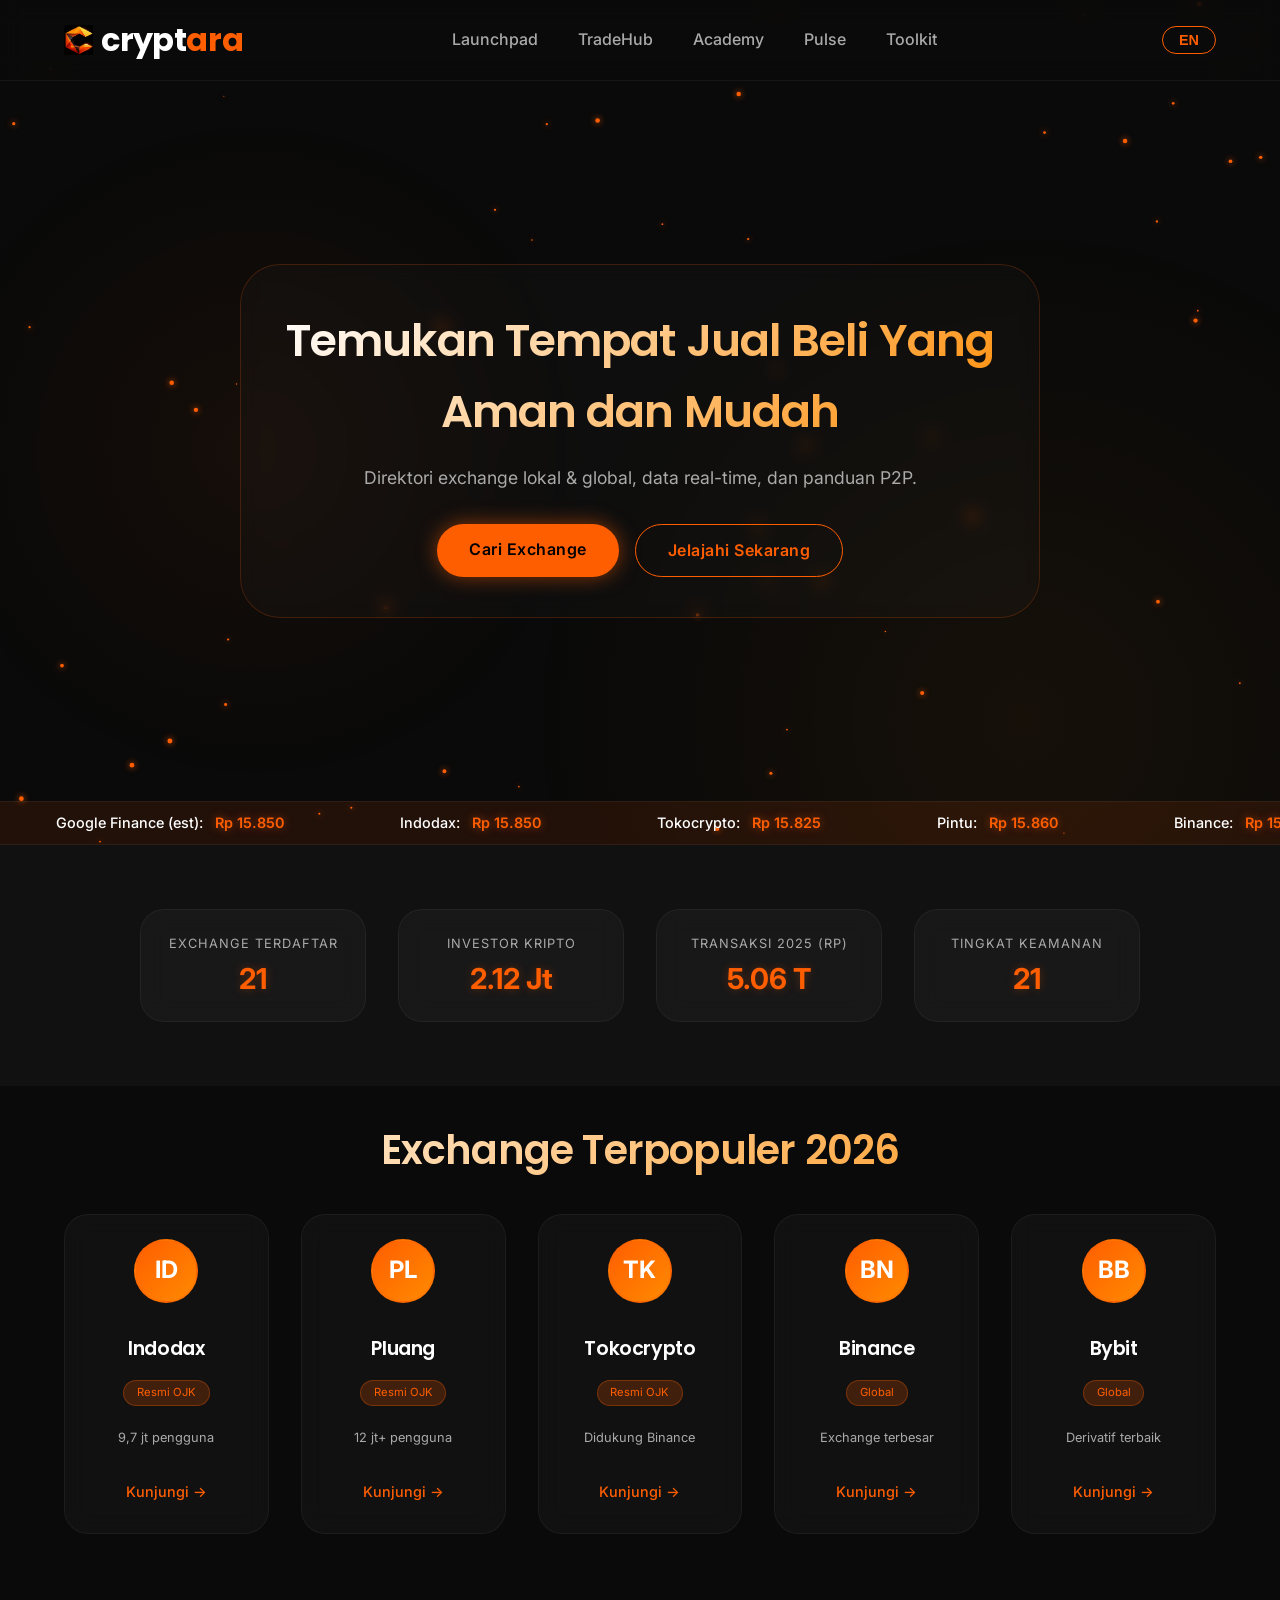
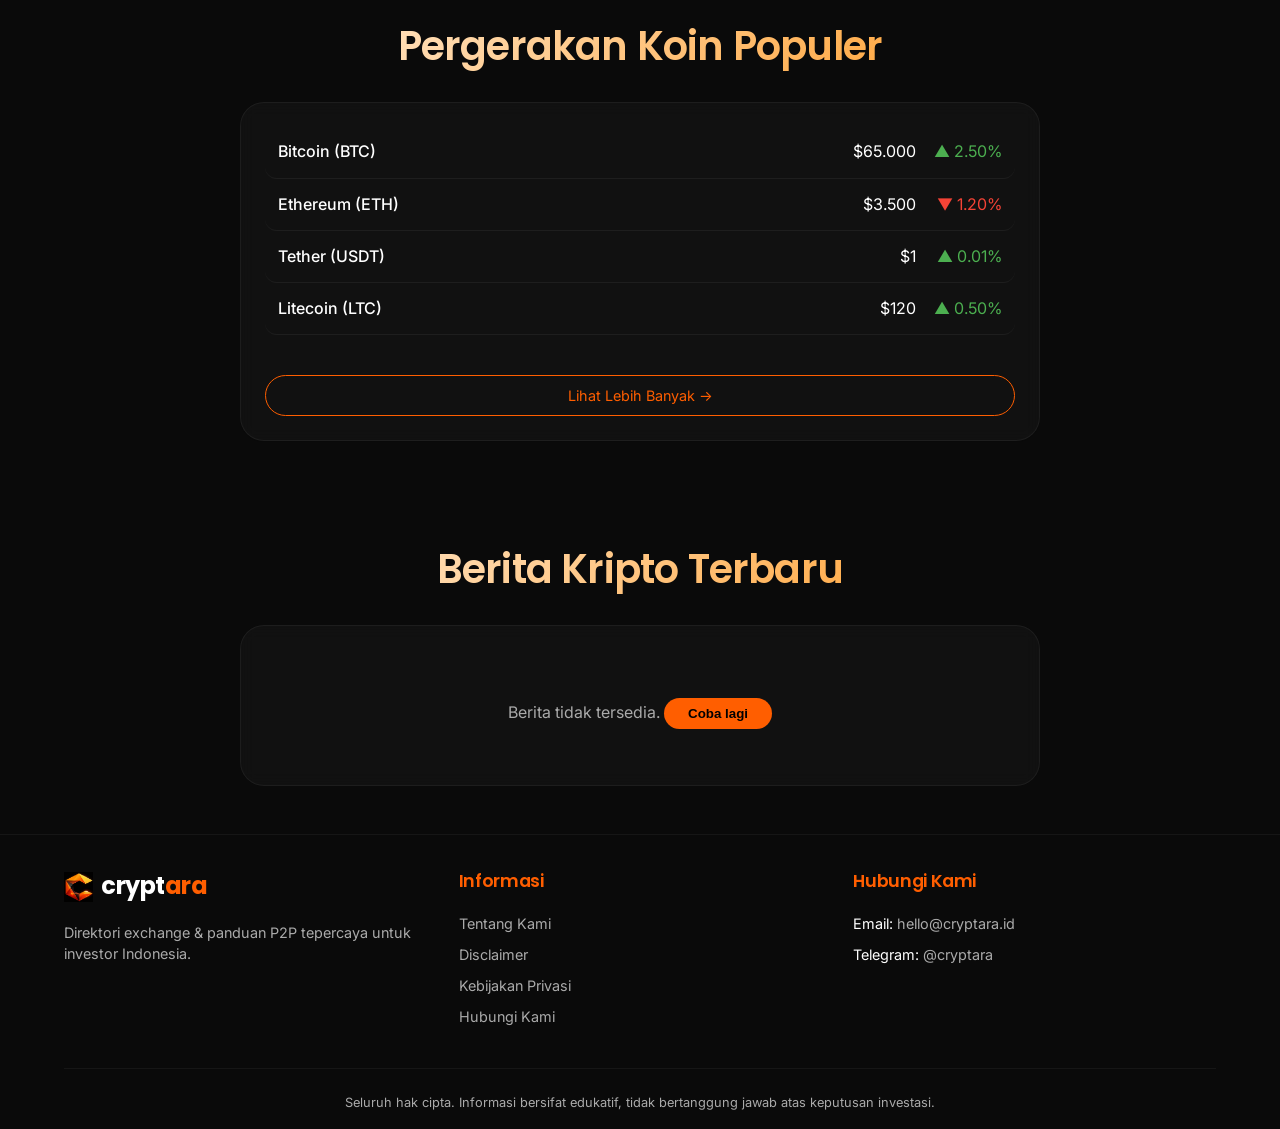
==== index.html @ 73e5bc2a "first commit" ====
<!DOCTYPE html>
<html lang="id">
<head>
    <script src="translations.js" defer></script>
    <meta charset="UTF-8">
    <meta name="viewport" content="width=device-width, initial-scale=1.0">
    <title>cryptara.id - Direktori Exchange & Panduan P2P USDT</title>
    <link rel="icon" type="image/png" href="images/cryptara-logo-square.png">
    <link rel="stylesheet" href="style.css">
    <link href="https://fonts.googleapis.com/css2?family=Inter:wght@400;500;600;700&family=Poppins:wght@600;700&display=swap" rel="stylesheet">
    <style>
        /* ===== gaya dasar (tidak berubah) ===== */
        .hero {
            position: relative;
            min-height: 80vh;
            display: flex;
            align-items: center;
            justify-content: center;
            text-align: center;
            padding: 2rem;
        }
        .hero-content {
            max-width: 800px;
            margin: 0 auto;
        }
        .cta-buttons {
            display: flex;
            gap: 1rem;
            justify-content: center;
            margin-top: 2rem;
        }
        .btn {
            padding: 0.8rem 2rem;
            border-radius: 40px;
            font-weight: 600;
            text-decoration: none;
            transition: 0.3s;
        }
        .btn-primary {
            background: var(--accent-orange);
            color: black;
        }
        .btn-primary:hover {
            background: var(--accent-orange-light);
            box-shadow: var(--shadow-glow);
        }
        .btn-secondary {
            border: 1px solid var(--accent-orange);
            color: var(--accent-orange);
        }
        .btn-secondary:hover {
            background: var(--accent-orange);
            color: black;
        }
        .ticker-container {
            background: rgba(255,94,0,0.1);
            border-top: 1px solid var(--glass-border);
            border-bottom: 1px solid var(--glass-border);
            padding: 0.5rem 0;
            overflow: hidden;
            white-space: nowrap;
        }
        .ticker-wrap {
            display: inline-block;
            animation: ticker 30s linear infinite;
        }
        .ticker-item {
            display: inline-block;
            margin: 0 1.5rem;
            font-size: 0.9rem;
            color: var(--text-primary);
        }
        .ticker-item span {
            color: var(--accent-orange);
            font-weight: 600;
        }
        @keyframes ticker {
            0% { transform: translateX(0); }
            100% { transform: translateX(-50%); }
        }
        .statistics {
            padding: 4rem 5%;
        }
        .stat-grid {
            display: grid;
            grid-template-columns: repeat(4, 1fr);
            gap: 2rem;
            max-width: 1000px;
            margin: 0 auto;
        }
        .stat-card {
            background: var(--glass-bg);
            backdrop-filter: blur(12px);
            border: 1px solid var(--glass-border);
            border-radius: 24px;
            padding: 1.5rem;
            text-align: center;
        }
        .stat-label {
            color: var(--text-secondary);
            font-size: 0.8rem;
            margin-bottom: 0.5rem;
        }
        .stat-number {
            font-size: 1.8rem;
            font-weight: 700;
            color: var(--accent-orange);
        }
        .exchange-grid {
            padding: 2rem 5%;
        }
        /* Grid 5 kolom, tanpa scroll horizontal */
        .grid-container {
            display: grid;
            grid-template-columns: repeat(5, 1fr);
            gap: 2rem;
            margin-top: 2rem;
        }
        .card {
            background: var(--glass-bg);
            backdrop-filter: blur(12px);
            border: 1px solid var(--glass-border);
            border-radius: 24px;
            padding: 1.5rem;
            text-align: center;
            transition: 0.3s;
        }
        .card:hover {
            border-color: var(--accent-orange);
            transform: translateY(-5px);
        }
        .card-logo-img {
            width: 64px;
            height: 64px;
            object-fit: contain;
            margin-bottom: 1rem;
        }
        .card-logo-fallback {
            width: 64px;
            height: 64px;
            background: linear-gradient(135deg, var(--accent-orange), var(--accent-orange-light));
            border-radius: 50%;
            display: flex;
            align-items: center;
            justify-content: center;
            font-size: 1.5rem;
            font-weight: bold;
            color: white;
            margin: 0 auto 1rem auto;
        }
        .card-badge {
            display: inline-block;
            background: rgba(255,94,0,0.2);
            color: var(--accent-orange);
            padding: 0.2rem 0.8rem;
            border-radius: 20px;
            font-size: 0.7rem;
            margin-bottom: 0.5rem;
        }
        .card-link {
            color: var(--accent-orange);
            text-decoration: none;
            font-weight: 500;
        }
        .market-section {
            padding: 3rem 5%;
        }
        .market-container {
            max-width: 800px;
            margin: 0 auto;
            padding: 1.5rem;
        }
        .market-item {
            display: flex;
            justify-content: space-between;
            align-items: center;
            padding: 0.8rem;
            border-bottom: 1px solid var(--glass-border);
            cursor: pointer;
        }
        .market-item:hover {
            background: rgba(255,94,0,0.05);
        }
        .market-left {
            font-weight: 500;
        }
        .market-right {
            display: flex;
            gap: 1rem;
            align-items: center;
        }
        .market-change {
            color: #4caf50;
        }
        .market-change.negative {
            color: #f44336;
        }
        .btn-more {
            display: inline-block;
            margin-top: 1rem;
            text-align: center;
            width: 100%;
            padding: 0.5rem;
            background: transparent;
            border: 1px solid var(--accent-orange);
            border-radius: 30px;
            color: var(--accent-orange);
            text-decoration: none;
            transition: 0.2s;
        }
        .btn-more:hover {
            background: var(--accent-orange);
            color: black;
        }
        @media (max-width: 1000px) {
            .grid-container {
                grid-template-columns: repeat(2, 1fr);
            }
        }
        @media (max-width: 600px) {
            .grid-container {
                grid-template-columns: 1fr;
            }
        }
        @media (max-width: 768px) {
            .stat-grid {
                grid-template-columns: repeat(2, 1fr);
            }
        }
    </style>
</head>
<body>
    <canvas id="particleCanvas"></canvas>

    <nav class="navbar">
        <a href="index.html" class="logo">
            <img src="images/cryptara-logo-square.png" alt="Cryptara" class="logo-img" onerror="this.style.display='none'; this.nextElementSibling.style.display='inline-block';">
            <span class="logo-text">crypt<span>ara</span></span>
        </a>
        <div class="nav-links">
            <a href="launchpad.html" data-i18n="nav.launchpad">Launchpad</a>
            <a href="exchange.html" data-i18n="nav.tradehub">TradeHub</a>
            <a href="learn.html" data-i18n="nav.academy">Academy</a>
            <a href="market.html" data-i18n="nav.pulse">Pulse</a>
            <a href="toolkit.html" data-i18n="nav.toolkit">Toolkit</a>
        </div>
        <button class="lang-btn" id="langToggle">EN</button>
        <div class="hamburger">☰</div>
    </nav>

    <section class="hero">
        <div class="hero-content">
            <h1 class="gradient-title" data-i18n="hero.title">Temukan Tempat Jual Beli Yang Aman dan Mudah</h1>
            <p data-i18n="hero.subtitle">Direktori exchange lokal & global, data real-time, dan panduan P2P.</p>
            <div class="cta-buttons">
                <a href="exchange.html" class="btn btn-primary" data-i18n="hero.cta1">Cari Exchange</a>
                <a href="learn.html" class="btn btn-secondary" data-i18n="hero.cta2">Jelajahi Sekarang</a>
            </div>
        </div>
    </section>

    <div class="ticker-container">
        <div class="ticker-wrap" id="ticker-wrap">
            <div class="ticker-item">Memuat data harga...</div>
        </div>
    </div>

    <section class="statistics">
        <div class="stat-grid">
            <div class="stat-card glass-card">
                <div class="stat-label" data-i18n="stats.exchange">EXCHANGE TERDAFTAR</div>
                <div class="stat-number" data-target="25">0</div>
            </div>
            <div class="stat-card glass-card">
                <div class="stat-label" data-i18n="stats.investor">INVESTOR KRIPTO</div>
                <div class="stat-number" data-target="20190000">0</div>
            </div>
            <div class="stat-card glass-card">
                <div class="stat-label" data-i18n="stats.transaction">TRANSAKSI 2025 (RP)</div>
                <div class="stat-number" data-target="48220000000000">0</div>
            </div>
            <div class="stat-card glass-card">
                <div class="stat-label" data-i18n="stats.security">TINGKAT KEAMANAN</div>
                <div class="stat-number" data-target="99">0</div>
            </div>
        </div>
    </section>

    <section class="exchange-grid">
        <h2 class="gradient-title" data-i18n="popular.title">Exchange Terpopuler 2026</h2>
        <div class="grid-container">
            <!-- Indodax -->
            <div class="card">
                <img src="https://www.google.com/s2/favicons?domain=indodax.com&sz=64" alt="Indodax" class="card-logo-img" onerror="this.onerror=null; this.style.display='none'; this.nextElementSibling.style.display='flex';">
                <div class="card-logo-fallback" style="display: none;">ID</div>
                <h3>Indodax</h3>
                <div class="card-badge" data-i18n="exchange.badgeOJK">Resmi OJK</div>
                <p>9,7 jt pengguna</p>
                <a href="https://indodax.com" target="_blank" class="card-link">Kunjungi →</a>
            </div>
            <!-- Pluang -->
            <div class="card">
                <img src="https://www.google.com/s2/favicons?domain=pluang.com&sz=64" alt="Pluang" class="card-logo-img" onerror="this.onerror=null; this.style.display='none'; this.nextElementSibling.style.display='flex';">
                <div class="card-logo-fallback" style="display: none;">PL</div>
                <h3>Pluang</h3>
                <div class="card-badge" data-i18n="exchange.badgeOJK">Resmi OJK</div>
                <p>12 jt+ pengguna</p>
                <a href="https://pluang.com" target="_blank" class="card-link">Kunjungi →</a>
            </div>
            <!-- Tokocrypto -->
            <div class="card">
                <img src="https://www.google.com/s2/favicons?domain=tokocrypto.com&sz=64" alt="Tokocrypto" class="card-logo-img" onerror="this.onerror=null; this.style.display='none'; this.nextElementSibling.style.display='flex';">
                <div class="card-logo-fallback" style="display: none;">TK</div>
                <h3>Tokocrypto</h3>
                <div class="card-badge" data-i18n="exchange.badgeOJK">Resmi OJK</div>
                <p>Didukung Binance</p>
                <a href="https://tokocrypto.com" target="_blank" class="card-link">Kunjungi →</a>
            </div>
            <!-- Binance -->
            <div class="card">
                <img src="https://www.google.com/s2/favicons?domain=binance.com&sz=64" alt="Binance" class="card-logo-img" onerror="this.onerror=null; this.style.display='none'; this.nextElementSibling.style.display='flex';">
                <div class="card-logo-fallback" style="display: none;">BN</div>
                <h3>Binance</h3>
                <div class="card-badge" data-i18n="exchange.badgeGlobal">Global</div>
                <p>Exchange terbesar</p>
                <a href="https://binance.com" target="_blank" class="card-link">Kunjungi →</a>
            </div>
            <!-- Bybit -->
            <div class="card">
                <img src="https://www.google.com/s2/favicons?domain=bybit.com&sz=64" alt="Bybit" class="card-logo-img" onerror="this.onerror=null; this.style.display='none'; this.nextElementSibling.style.display='flex';">
                <div class="card-logo-fallback" style="display: none;">BB</div>
                <h3>Bybit</h3>
                <div class="card-badge" data-i18n="exchange.badgeGlobal">Global</div>
                <p>Derivatif terbaik</p>
                <a href="https://bybit.com" target="_blank" class="card-link">Kunjungi →</a>
            </div>
        </div>
    </section>

    <section class="market-section">
        <h2 class="gradient-title" data-i18n="market.title">Pergerakan Koin Populer</h2>
        <div class="market-container glass-card">
            <div id="market-items">
                <div class="loading" data-i18n="common.loading">Memuat data...</div>
            </div>
            <div class="market-more">
                <a href="market.html" class="btn-more" data-i18n="market.viewMore">Lihat Lebih Banyak →</a>
            </div>
        </div>
    </section>

    <section class="market-section">
        <h2 class="gradient-title" data-i18n="sentiment.news">Berita Kripto Terbaru</h2>
        <div style="max-width: 800px; margin: 0 auto;">
            <div class="market-container glass-card">
                <div id="news-items">
                    <div class="loading" data-i18n="common.loading">Memuat berita...</div>
                </div>
            </div>
        </div>
    </section>

    <footer class="footer">
        <div class="footer-container">
            <div class="footer-col">
                <a href="index.html" class="footer-logo">
                    <img src="images/cryptara-logo-square.png" alt="Cryptara" class="footer-logo-img" onerror="this.style.display='none'; this.nextElementSibling.style.display='inline-block';">
                    <span class="footer-logo-text">crypt<span>ara</span></span>
                </a>
                <p class="footer-tagline" data-i18n="footer.tagline">Direktori exchange & panduan P2P tepercaya untuk investor Indonesia.</p>
            </div>
            <div class="footer-col">
                <h4 data-i18n="footer.info">Informasi</h4>
                <ul>
                    <li><a href="about.html" data-i18n="footer.about">Tentang Kami</a></li>
                    <li><a href="disclaimer.html" data-i18n="footer.disclaimer">Disclaimer</a></li>
                    <li><a href="privacy.html" data-i18n="footer.privacy">Kebijakan Privasi</a></li>
                    <li><a href="hubungikami.html" data-i18n="footer.contact">Hubungi Kami</a></li>
                </ul>
            </div>
            <div class="footer-col">
                <h4 data-i18n="footer.contact">Kontak</h4>
                <ul>
                    <li>Email: <a href="mailto:hello@cryptara.id">hello@cryptara.id</a></li>
                    <li>Telegram: <a href="https://t.me/cryptara">@cryptara</a></li>
                </ul>
            </div>
        </div>
        <div class="footer-bottom">
            <p data-i18n="footer.copyright">© 2026 cryptara.id. Seluruh hak cipta. Informasi bersifat edukatif, tidak bertanggung jawab atas keputusan investasi.</p>
        </div>
    </footer>

    <script src="https://cdn.jsdelivr.net/npm/vanilla-tilt@1.8.0/dist/vanilla-tilt.min.js"></script>
    <script>
        // ==================== FUNGSI FORMAT ANGKA ====================
        function formatNumberID(num) {
            if (num === null || num === undefined) return "0";
            if (typeof num === 'string') num = parseFloat(num);
            if (num >= 1e12) return (num / 1e12).toFixed(2) + " T";
            if (num >= 1e9) return (num / 1e9).toFixed(2) + " M";
            if (num >= 1e6) {
                // Tentukan satuan berdasarkan bahasa
                const unit = (currentLang === 'en') ? " M" : " Jt";
                return (num / 1e6).toFixed(2) + unit;
            }
            return Math.round(num).toString().replace(/\B(?=(\d{3})+(?!\d))/g, ".");
        }
        function formatCurrencyUSD(num) {
            if (num === null || num === undefined) return "$0";
            return "$" + formatNumberID(num);
        }

        // ==================== PARTICLE CANVAS ====================
        function initParticles() {
            const canvas = document.getElementById('particleCanvas');
            if (!canvas) return;
            const ctx = canvas.getContext('2d');
            let width, height;
            let particles = [];

            function resize() {
                width = window.innerWidth;
                height = window.innerHeight;
                canvas.width = width;
                canvas.height = height;
                initParticlesArray();
            }

            function initParticlesArray() {
                particles = [];
                for (let i = 0; i < 60; i++) {
                    particles.push({
                        x: Math.random() * width,
                        y: Math.random() * height,
                        vx: (Math.random() - 0.5) * 0.2,
                        vy: (Math.random() - 0.5) * 0.2,
                        size: Math.random() * 2 + 0.5,
                    });
                }
            }

            function draw() {
                ctx.clearRect(0, 0, width, height);
                ctx.fillStyle = '#FF5E00';
                ctx.shadowColor = '#FF5E00';
                ctx.shadowBlur = 6;

                particles.forEach(p => {
                    ctx.beginPath();
                    ctx.arc(p.x, p.y, p.size, 0, Math.PI * 2);
                    ctx.fill();
                    p.x += p.vx;
                    p.y += p.vy;
                    if (p.x < 0) p.x = width;
                    if (p.x > width) p.x = 0;
                    if (p.y < 0) p.y = height;
                    if (p.y > height) p.y = 0;
                });
                requestAnimationFrame(draw);
            }

            resize();
            window.addEventListener('resize', resize);
            draw();
        }

        // ==================== LIVE TICKER ====================
        async function fetchTickerData() {
            const tickerWrap = document.getElementById('ticker-wrap');
            if (!tickerWrap) return;

            async function getKursIdr() {
                try {
                    const response = await fetch('https://api.exchangerate-api.com/v4/latest/USD');
                    const data = await response.json();
                    return data.rates.IDR || 15800;
                } catch {
                    return 15800;
                }
            }

            try {
                const usdResponse = await fetch('https://api.coinlore.net/api/ticker/?id=518');
                const usdData = await usdResponse.json();
                const usdtUsd = usdData[0] ? parseFloat(usdData[0].price_usd) : 1;
                const kurs = await getKursIdr();
                const usdtIdr = usdtUsd * kurs;

                const exchanges = [
                    { name: 'Google Finance (est)', price: usdtIdr },
                    { name: 'Indodax', price: usdtIdr * 1.001 },
                    { name: 'Tokocrypto', price: usdtIdr * 0.999 },
                    { name: 'Pintu', price: usdtIdr * 1.002 },
                    { name: 'Binance', price: usdtIdr * 0.998 },
                ];

                let html = '';
                for (let i = 0; i < 2; i++) {
                    exchanges.forEach((ex) => {
                        html += `<div class="ticker-item">${ex.name}: <span>Rp ${formatNumberID(Math.round(ex.price))}</span></div>`;
                    });
                }
                tickerWrap.innerHTML = html;
            } catch (error) {
                console.warn('Ticker error, fallback statis:', error);
                tickerWrap.innerHTML = `
                    <div class="ticker-item">Google Finance (est): <span>Rp 15.850</span></div>
                    <div class="ticker-item">Indodax: <span>Rp 15.850</span></div>
                    <div class="ticker-item">Tokocrypto: <span>Rp 15.825</span></div>
                    <div class="ticker-item">Pintu: <span>Rp 15.860</span></div>
                    <div class="ticker-item">Binance: <span>Rp 15.805</span></div>
                `;
            }
        }

        // ==================== NEWS API ====================
        async function fetchNews() {
            const newsContainer = document.getElementById('news-items');
            if (!newsContainer) return;

            newsContainer.innerHTML = '<div class="loading">' + t('common.loading') + '</div>';

            const sources = [
                async () => {
                    const res = await fetch('https://min-api.cryptocompare.com/data/v2/news/?lang=EN&limit=5');
                    const data = await res.json();
                    if (data && data.Data && data.Data.length > 0) return data.Data;
                    throw new Error('Data CryptoCompare kosong');
                },
                async () => {
                    const res = await fetch('https://cointelegraph.com/rss');
                    const text = await res.text();
                    const parser = new DOMParser();
                    const xml = parser.parseFromString(text, 'text/xml');
                    const items = xml.querySelectorAll('item');
                    if (items.length === 0) throw new Error('Cointelegraph RSS kosong');
                    return Array.from(items).slice(0, 5).map((item) => ({
                        title: item.querySelector('title').textContent,
                        url: item.querySelector('link').textContent,
                        source: 'Cointelegraph',
                        published_on: new Date(item.querySelector('pubDate').textContent).getTime() / 1000,
                    }));
                },
            ];

            for (const source of sources) {
                try {
                    const articles = await source();
                    if (articles && articles.length > 0) {
                        displayNews(articles);
                        return;
                    }
                } catch (error) {
                    console.warn('Sumber berita gagal:', error);
                }
            }

            newsContainer.innerHTML = `
                <div class="loading">
                    Berita tidak tersedia.
                    <button onclick="fetchNews()" class="refresh-btn">Coba lagi</button>
                </div>
            `;
        }

        function displayNews(articles) {
            const container = document.getElementById('news-items');
            let html = '';
            articles.slice(0, 5).forEach((item) => {
                const date = item.published_on
                    ? new Date(item.published_on * 1000).toLocaleDateString('id-ID', {
                          day: 'numeric',
                          month: 'short',
                          year: 'numeric',
                      })
                    : '';

                html += `
                    <div class="news-card">
                        <a href="${item.url}" target="_blank">${item.title}</a>
                        <div class="news-meta">
                            <span>${item.source}</span>
                            <span>${date}</span>
                        </div>
                    </div>
                `;
            });
            container.innerHTML = html;
        }

        // ==================== MARKET UPDATE ====================
        async function fetchMarketData() {
            const marketContainer = document.getElementById('market-items');
            if (!marketContainer) return;

            const cached = localStorage.getItem('marketData');
            const cachedTime = localStorage.getItem('marketDataTime');
            const now = Date.now();

            if (cached && cachedTime && now - parseInt(cachedTime) < 300000) {
                displayMarketData(JSON.parse(cached));
                return;
            }

            marketContainer.innerHTML = '<div class="loading">' + t('common.loading') + '</div>';

            try {
                const response = await fetch('https://api.coinlore.net/api/tickers/?start=0&limit=4');
                const result = await response.json();
                if (result && result.data && result.data.length > 0) {
                    localStorage.setItem('marketData', JSON.stringify(result.data));
                    localStorage.setItem('marketDataTime', now.toString());
                    displayMarketData(result.data);
                } else {
                    throw new Error('Data tidak valid');
                }
            } catch (error) {
                console.error('Gagal memuat market:', error);
                const oldCache = localStorage.getItem('marketData');
                if (oldCache) {
                    displayMarketData(JSON.parse(oldCache));
                } else {
                    const dummyData = [
                        { id: '90', name: 'Bitcoin', symbol: 'BTC', price_usd: '65000', percent_change_24h: '2.5' },
                        { id: '80', name: 'Ethereum', symbol: 'ETH', price_usd: '3500', percent_change_24h: '-1.2' },
                        { id: '518', name: 'Tether', symbol: 'USDT', price_usd: '1.00', percent_change_24h: '0.01' },
                        { id: '2', name: 'Litecoin', symbol: 'LTC', price_usd: '120', percent_change_24h: '0.5' },
                    ];
                    displayMarketData(dummyData);
                }
            }
        }

        function displayMarketData(coins) {
            const container = document.getElementById('market-items');
            if (!container) return;

            let html = '';
            const selectedCoins = coins.slice(0, 4);
            selectedCoins.forEach((coin) => {
                const price = parseFloat(coin.price_usd) || 0;
                const change = parseFloat(coin.percent_change_24h) || 0;
                const changeClass = change >= 0 ? 'market-change' : 'market-change negative';
                const changeSign = change >= 0 ? '▲' : '▼';
                html += `
                    <div class="market-item" onclick="window.location.href='coin.html?id=${coin.id}'">
                        <span class="market-left">${coin.name} (${coin.symbol})</span>
                        <div class="market-right">
                            <span class="market-price">${formatCurrencyUSD(price)}</span>
                            <span class="${changeClass}">${changeSign} ${Math.abs(change).toFixed(2)}%</span>
                        </div>
                    </div>
                `;
            });
            container.innerHTML = html;
        }

        // ==================== ANIMATED COUNTER ====================
        function animateCounters() {
            const counters = document.querySelectorAll('.stat-number[data-target]');
            const speed = 200;

            counters.forEach((counter) => {
                const target = parseInt(counter.getAttribute('data-target'));
                let current = 0;
                const increment = Math.ceil(target / speed);

                function updateCount() {
                    current += increment;
                    if (current >= target) {
                        counter.innerText = formatNumberID(target);
                        return;
                    }
                    counter.innerText = formatNumberID(current);
                    requestAnimationFrame(updateCount);
                }

                const observer = new IntersectionObserver(
                    (entries) => {
                        entries.forEach((entry) => {
                            if (entry.isIntersecting) {
                                counter.innerText = '0';
                                updateCount();
                                observer.unobserve(entry.target);
                            }
                        });
                    },
                    { threshold: 0.3 }
                );
                observer.observe(counter);
            });
        }

        // ==================== INIT ====================
        document.addEventListener('DOMContentLoaded', function() {
            initParticles();
            fetchTickerData();
            setInterval(fetchTickerData, 30000);
            fetchNews();
            setInterval(fetchNews, 60000);
            fetchMarketData();
            setInterval(fetchMarketData, 60000);
            animateCounters();

            if (typeof VanillaTilt !== 'undefined') {
                VanillaTilt.init(document.querySelectorAll('.card'), {
                    max: 5,
                    speed: 300,
                    glare: false,
                    gyroscope: true,
                });
            }
        });
    </script>
</body>
</html>
---- style.css ----
/* ===== RESET & VARIABLES ===== */
:root {
    --bg-primary: #0A0A0A;
    --bg-secondary: #111111;
    --text-primary: #FFFFFF;
    --text-secondary: #AAAAAA;
    --accent-orange: #FF5E00;
    --accent-orange-light: #FF8A00;
    --glass-bg: rgba(255, 255, 255, 0.03);
    --glass-border: rgba(255, 255, 255, 0.05);
    --shadow-glow: 0 0 15px var(--accent-orange);
    --font-main: 'Inter', sans-serif;
    --font-display: 'Poppins', sans-serif;
}

* {
    margin: 0;
    padding: 0;
    box-sizing: border-box;
}

body {
    background-color: var(--bg-primary);
    color: var(--text-primary);
    font-family: var(--font-main);
    line-height: 1.6;
    overflow-x: hidden;
    position: relative;
    min-height: 100vh;
}

/* Background gradient bergerak (lapisan 1) */
body::before {
    content: '';
    position: fixed;
    top: 0;
    left: 0;
    width: 100%;
    height: 100%;
    background: radial-gradient(circle at 20% 50%, rgba(255,94,0,0.05) 0%, transparent 30%),
                radial-gradient(circle at 80% 80%, rgba(255,138,0,0.05) 0%, transparent 40%);
    pointer-events: none;
    z-index: -2;
    animation: moveGradient 20s ease infinite alternate;
}

@keyframes moveGradient {
    0% { background-position: 0% 0%; }
    100% { background-position: 100% 100%; }
}

/* Particle canvas (lapisan 2) */
#particleCanvas {
    position: fixed;
    top: 0;
    left: 0;
    width: 100%;
    height: 100%;
    z-index: -1;
    pointer-events: none;
}

/* ===== TYPOGRAPHY ===== */
h1, h2, h3, h4 {
    font-family: var(--font-display);
    font-weight: 600;
    letter-spacing: -0.02em;
}

h1 { font-size: clamp(2rem, 6vw, 3.5rem); }
h2 { font-size: clamp(1.8rem, 5vw, 2.5rem); margin-bottom: 2rem; text-align: center; }
h3 { font-size: 1.3rem; }

/* ===== GRADIENT TITLE ===== */
.gradient-title {
    font-family: var(--font-display);
    background: linear-gradient(135deg, #fff, var(--accent-orange-light));
    -webkit-background-clip: text;
    -webkit-text-fill-color: transparent;
    background-clip: text;
    margin-bottom: 1.5rem;
    text-align: center;
}

/* ===== GLASS CARD (base) ===== */
.glass-card {
    background: var(--glass-bg);
    backdrop-filter: blur(12px);
    -webkit-backdrop-filter: blur(12px);
    border: 1px solid var(--glass-border);
    border-radius: 24px;
    transition: all 0.3s ease;
}

.glass-card:hover {
    border-color: var(--accent-orange);
    box-shadow: var(--shadow-glow);
}

/* ===== NAVBAR ===== */
.navbar {
    position: sticky;
    top: 0;
    z-index: 1000;
    padding: 1.2rem 5%;
    display: flex;
    justify-content: space-between;
    align-items: center;
    background: rgba(10, 10, 10, 0.8);
    backdrop-filter: blur(12px);
    border-bottom: 1px solid var(--glass-border);
}

.logo {
    display: flex;
    align-items: center;
    gap: 8px;
    text-decoration: none;
    font-family: var(--font-display);
    font-size: 2rem;
    font-weight: 700;
    color: var(--text-primary);
    letter-spacing: -0.02em;
}

.logo-img {
    height: 30px;
    width: auto;
    object-fit: contain;
}

.logo-text {
    display: inline-block;
    line-height: 1;
}

.logo-text span {
    color: var(--accent-orange);
    letter-spacing: normal;
    word-spacing: normal;
}

.nav-links {
    display: flex;
    gap: 2.5rem;
}

.nav-links a {
    text-decoration: none;
    color: var(--text-secondary);
    font-weight: 500;
    transition: color 0.3s;
    position: relative;
    padding: 0.5rem 0;
}

.nav-links a::after {
    content: '';
    position: absolute;
    bottom: 0;
    left: 0;
    width: 0;
    height: 2px;
    background: var(--accent-orange);
    transition: width 0.3s ease;
    box-shadow: 0 0 8px var(--accent-orange);
}

.nav-links a:hover {
    color: var(--text-primary);
}

.nav-links a:hover::after {
    width: 100%;
}

.lang-btn {
    margin-left: 1rem;
    padding: 0.3rem 1rem;
    border-radius: 30px;
    background: transparent;
    border: 1px solid var(--accent-orange);
    color: var(--accent-orange);
    font-size: 0.9rem;
    font-weight: 600;
    cursor: pointer;
    transition: 0.3s;
}

.lang-btn:hover {
    background: var(--accent-orange);
    color: black;
    box-shadow: var(--shadow-glow);
}

.hamburger {
    display: none;
}

/* ===== HERO SECTION (khusus index & launchpad) ===== */
.hero {
    min-height: 70vh;
    display: flex;
    align-items: center;
    justify-content: center;
    text-align: center;
    padding: 2rem 5%;
    position: relative;
    overflow: hidden;
}

.hero-bg {
    position: absolute;
    width: 100%;
    height: 100%;
    background: radial-gradient(circle at 30% 50%, rgba(255,94,0,0.15) 0%, transparent 50%),
                radial-gradient(circle at 70% 30%, rgba(255,138,0,0.1) 0%, transparent 50%);
    z-index: 1;
}

.hero-content {
    max-width: 800px;
    padding: 2.5rem;
    border-radius: 40px;
    background: rgba(255,255,255,0.02);
    backdrop-filter: blur(8px);
    border: 1px solid rgba(255,94,0,0.2);
    z-index: 2;
}

.hero-content h1 {
    margin-bottom: 1rem;
    color: var(--text-primary);
    font-size: clamp(1.8rem, 5vw, 2.8rem);
}

.hero-content p {
    font-size: 1.1rem;
    margin-bottom: 2rem;
    color: var(--text-secondary);
}

.cta-buttons {
    display: flex;
    gap: 1.5rem;
    justify-content: center;
    flex-wrap: wrap;
}

.btn {
    padding: 0.8rem 2rem;
    border-radius: 50px;
    text-decoration: none;
    font-weight: 600;
    transition: all 0.3s;
    border: none;
    cursor: pointer;
    font-size: 1rem;
    letter-spacing: 0.5px;
}

.btn-primary {
    background: var(--accent-orange);
    color: black;
    box-shadow: 0 0 20px rgba(255,94,0,0.5);
}

.btn-primary:hover {
    background: var(--accent-orange-light);
    box-shadow: 0 0 30px rgba(255,94,0,0.8);
    transform: scale(1.05);
}

.btn-secondary {
    background: transparent;
    border: 2px solid var(--accent-orange);
    color: var(--text-primary);
}

.btn-secondary:hover {
    background: rgba(255,94,0,0.1);
    border-color: var(--accent-orange-light);
    box-shadow: 0 0 20px rgba(255,94,0,0.3);
}

/* ===== LIVE TICKER ===== */
.ticker-container {
    background: var(--bg-secondary);
    border-top: 1px solid rgba(255,94,0,0.3);
    border-bottom: 1px solid rgba(255,94,0,0.3);
    padding: 0.8rem 0;
    overflow: hidden;
    position: relative;
}

.ticker-wrap {
    display: inline-block;
    animation: ticker 40s linear infinite;
    white-space: nowrap;
}

.ticker-item {
    display: inline-block;
    padding: 0 2rem;
    font-family: var(--font-main);
    font-weight: 500;
    color: var(--text-secondary);
}

.ticker-item span {
    color: var(--accent-orange);
    font-weight: 700;
    margin-left: 0.5rem;
    text-shadow: 0 0 8px rgba(255,94,0,0.5);
}

@keyframes ticker {
    0% { transform: translateX(0); }
    100% { transform: translateX(-50%); }
}

/* ===== STATISTICS ===== */
.statistics {
    padding: 3rem 5%;
    background: var(--bg-secondary);
}

.stat-grid {
    display: grid;
    grid-template-columns: repeat(4, 1fr);
    gap: 1.5rem;
    max-width: 1000px;
    margin: 0 auto;
}

.stat-card {
    padding: 1.5rem 0.5rem;
    text-align: center;
    border-radius: 20px;
    background: var(--glass-bg);
    backdrop-filter: blur(8px);
    border: 1px solid var(--glass-border);
    transition: 0.3s;
    display: flex;
    flex-direction: column;
}

.stat-label {
    color: var(--text-secondary);
    text-transform: uppercase;
    letter-spacing: 1px;
    font-size: 0.8rem;
    margin-bottom: 0.3rem;
}

.stat-number {
    font-size: clamp(1.2rem, 4vw, 2rem);
    font-weight: 700;
    color: var(--accent-orange);
    text-shadow: 0 0 10px rgba(255,94,0,0.3);
    line-height: 1.2;
    white-space: nowrap;
    overflow-x: auto;
    -webkit-overflow-scrolling: touch;
}

@media (max-width: 480px) {
    .stat-number {
        font-size: 1rem;
        justify-content: flex-start;
    }
    .stat-grid {
        gap: 0.5rem;
    }
}

/* ===== EXCHANGE GRID (CARD) ===== */
.exchange-grid, .market-section {
    padding: 3rem 5%;
}

.grid-container {
    display: grid;
    grid-template-columns: repeat(5, 1fr);
    gap: 1.5rem;
    margin-top: 2rem;
}

@media (max-width: 1000px) {
    .grid-container {
        grid-template-columns: repeat(3, 1fr);
    }
}
@media (max-width: 600px) {
    .grid-container {
        grid-template-columns: repeat(2, 1fr);
    }
}

.card {
    background: var(--glass-bg);
    backdrop-filter: blur(8px);
    border: 1px solid var(--glass-border);
    border-radius: 20px;
    padding: 1.5rem 1rem;
    transition: 0.3s;
    cursor: pointer;
    display: flex;
    flex-direction: column;
    align-items: center;
    text-align: center;
    position: relative;
    overflow: hidden;
    height: 100%;
    min-height: 320px;
    justify-content: space-between;
    word-break: break-word;
}

.card:hover {
    border-color: var(--accent-orange);
    box-shadow: 0 0 25px rgba(255,94,0,0.3);
    transform: translateY(-5px);
}

.card-logo-img, .card-logo-fallback {
    width: 60px;
    height: 60px;
    border-radius: 50%;
    flex-shrink: 0;
    margin-bottom: 1rem;
}

.card-logo-img {
    object-fit: contain;
    background: white;
    border: 2px solid rgba(255,94,0,0.3);
}

.card-logo-fallback {
    background: rgba(255,255,255,0.05);
    border: 2px solid rgba(255,94,0,0.3);
    display: flex;
    align-items: center;
    justify-content: center;
    font-size: 1.5rem;
    font-weight: bold;
    color: var(--accent-orange);
}

.card h3 {
    margin: 0.5rem 0 0.2rem;
    font-size: 1.2rem;
    line-height: 1.3;
    color: var(--text-primary);
}

.card-badge {
    background: rgba(255,94,0,0.2);
    color: var(--accent-orange);
    padding: 0.2rem 0.8rem;
    border-radius: 20px;
    font-size: 0.7rem;
    margin: 0.3rem auto;
    border: 1px solid rgba(255,94,0,0.3);
    max-width: fit-content;
}

.card p {
    font-size: 0.8rem;
    color: var(--text-secondary);
    margin: 0.3rem 0;
    line-height: 1.4;
    flex-grow: 0;
}

.card-link {
    margin-top: 0.8rem;
    color: var(--accent-orange);
    font-weight: 600;
    text-decoration: none;
    font-size: 0.9rem;
    border-bottom: 1px solid transparent;
    transition: border-color 0.3s;
    align-self: center;
    padding: 0.3rem 0;
}

.card-link:hover {
    border-bottom-color: var(--accent-orange);
}

@media (max-width: 600px) {
    .card {
        min-height: 280px;
    }
}

/* ===== MARKET UPDATE ===== */
.market-section {
    background: var(--bg-primary);
}

.market-container {
    max-width: 800px;
    margin: 0 auto;
    background: var(--glass-bg);
    backdrop-filter: blur(8px);
    border: 1px solid var(--glass-border);
    border-radius: 24px;
    padding: 2rem;
}

.market-item {
    display: flex;
    justify-content: space-between;
    align-items: center;
    padding: 0.8rem 0;
    border-bottom: 1px solid var(--glass-border);
    transition: 0.3s;
    border-radius: 12px;
    cursor: pointer;
}

.market-item:hover {
    background: var(--glass-bg);
    border: 1px solid var(--accent-orange);
    box-shadow: 0 0 15px rgba(255,94,0,0.3);
    padding: 0.8rem;
}

.market-left {
    font-weight: 600;
    color: var(--text-primary);
}

.market-right {
    display: flex;
    align-items: center;
    gap: 2rem;
}

.market-price {
    min-width: 120px;
    text-align: right;
    color: var(--text-primary);
}

.market-change {
    min-width: 70px;
    text-align: right;
    color: var(--accent-orange);
}

.market-change.negative {
    color: #ff4d4d;
}

.market-more {
    text-align: right;
    margin-top: 1.5rem;
}

.btn-more {
    background: transparent;
    border: 1px solid var(--accent-orange);
    color: var(--accent-orange);
    padding: 0.5rem 1.5rem;
    border-radius: 30px;
    text-decoration: none;
    font-size: 0.9rem;
    transition: 0.3s;
    display: inline-block;
}

.btn-more:hover {
    background: var(--accent-orange);
    color: black;
    box-shadow: var(--shadow-glow);
}

/* ===== NEWS CARD ===== */
.news-card {
    background: var(--glass-bg);
    backdrop-filter: blur(8px);
    border: 1px solid var(--glass-border);
    border-radius: 16px;
    padding: 1.2rem;
    margin-bottom: 1rem;
    transition: 0.3s;
}

.news-card:hover {
    border-color: var(--accent-orange);
    box-shadow: 0 0 20px rgba(255,94,0,0.2);
}

.news-card a {
    color: var(--text-primary);
    text-decoration: none;
    font-weight: 600;
    font-size: 1rem;
    line-height: 1.4;
    display: block;
    margin-bottom: 0.5rem;
}

.news-card a:hover {
    color: var(--accent-orange);
}

.news-meta {
    display: flex;
    justify-content: space-between;
    color: var(--text-secondary);
    font-size: 0.8rem;
}

.refresh-btn {
    background: var(--accent-orange);
    color: black;
    border: none;
    padding: 0.5rem 1.5rem;
    border-radius: 30px;
    cursor: pointer;
    font-weight: 600;
    margin-top: 1rem;
    transition: 0.3s;
}

.refresh-btn:hover {
    background: var(--accent-orange-light);
    box-shadow: var(--shadow-glow);
}

/* ===== ARTICLES ===== */
.articles {
    padding: 3rem 5%;
    background: var(--bg-secondary);
}

.article-container {
    display: grid;
    grid-template-columns: repeat(3, 1fr);
    gap: 2rem;
    max-width: 1000px;
    margin: 0 auto;
}

@media (max-width: 800px) {
    .article-container {
        grid-template-columns: repeat(2, 1fr);
    }
}
@media (max-width: 500px) {
    .article-container {
        grid-template-columns: 1fr;
    }
}

.article-card {
    background: var(--glass-bg);
    backdrop-filter: blur(8px);
    border: 1px solid var(--glass-border);
    border-radius: 16px;
    padding: 1.5rem;
    transition: 0.3s;
}

.article-card:hover {
    border-color: var(--accent-orange);
    box-shadow: 0 0 20px rgba(255,94,0,0.2);
}

.article-card h4 {
    margin-bottom: 0.5rem;
    color: var(--text-primary);
    font-size: 1.1rem;
}

.article-meta {
    font-size: 0.8rem;
    color: var(--text-secondary);
    margin-bottom: 0.5rem;
}

.article-card a {
    color: var(--accent-orange);
    text-decoration: none;
    font-size: 0.9rem;
    font-weight: 500;
    display: inline-block;
    margin-top: 0.5rem;
    border-bottom: 1px solid transparent;
    transition: border-color 0.3s;
}

.article-card a:hover {
    border-bottom-color: var(--accent-orange);
}

/* ===== CONTACT SECTION ===== */
.contact-section {
    padding: 3rem 5%;
    text-align: center;
    background: var(--bg-primary);
}

.contact-email {
    font-size: 1.5rem;
    margin: 1rem 0;
    color: var(--accent-orange);
    font-weight: 600;
    word-break: break-all;
}

/* ===== FOOTER ===== */
footer {
    background: var(--bg-primary);
    padding: 2rem 5% 1rem;
    border-top: 1px solid var(--glass-border);
    font-size: 0.9rem;
}

.footer-container {
    display: grid;
    grid-template-columns: repeat(3, 1fr);
    gap: 2rem;
    max-width: 1200px;
    margin: 0 auto;
    padding-bottom: 2rem;
}

.footer-col h4 {
    font-family: var(--font-display);
    font-size: 1.1rem;
    margin-bottom: 1rem;
    color: var(--accent-orange);
}

.footer-col ul {
    list-style: none;
    padding: 0;
}

.footer-col ul li {
    margin-bottom: 0.5rem;
}

.footer-col ul li a {
    color: var(--text-secondary);
    text-decoration: none;
    transition: color 0.2s;
}

.footer-col ul li a:hover {
    color: var(--accent-orange);
}

.footer-logo {
    display: flex;
    align-items: center;
    gap: 8px;
    text-decoration: none;
    margin-bottom: 1rem;
}

.footer-logo-img {
    height: 30px;
    width: auto;
}

.footer-logo-text {
    font-family: var(--font-display);
    font-size: 1.5rem;
    font-weight: 700;
    color: var(--text-primary);
    letter-spacing: -0.02em;
}

.footer-logo-text span {
    color: var(--accent-orange);
}

.footer-tagline {
    color: var(--text-secondary);
    line-height: 1.5;
}

.footer-bottom {
    text-align: center;
    padding-top: 1.5rem;
    border-top: 1px solid var(--glass-border);
    color: var(--text-secondary);
    font-size: 0.8rem;
}

@media (max-width: 768px) {
    .footer-container {
        grid-template-columns: 1fr;
        gap: 1.5rem;
    }
}

/* ===== RESPONSIVE ===== */
@media (max-width: 768px) {
    .nav-links {
        display: none;
    }
    .hamburger {
        display: block;
        color: var(--text-primary);
        font-size: 1.5rem;
    }
    .stat-grid {
        grid-template-columns: repeat(2, 1fr);
    }
}

/* ===== LOADING SPINNER ===== */
.loading {
    padding: 2rem;
    text-align: center;
    color: var(--text-secondary);
}

/* ===== COIN LOGO (untuk launchpad & coin) ===== */
.coin-logo {
    width: 32px;
    height: 32px;
    border-radius: 50%;
    overflow: hidden;
    display: flex;
    align-items: center;
    justify-content: center;
    background-color: rgba(255,94,0,0.2);
    color: var(--accent-orange);
    font-weight: bold;
    font-size: 1rem;
    flex-shrink: 0;
}

.coin-logo img {
    width: 100%;
    height: 100%;
    object-fit: contain;
}

.coin-icon {
    width: 80px;
    height: 80px;
    border-radius: 50%;
    background: rgba(255,94,0,0.2);
    border: 2px solid var(--accent-orange);
    display: flex;
    align-items: center;
    justify-content: center;
    font-size: 2rem;
    font-weight: bold;
    color: var(--accent-orange);
    overflow: hidden;
}

.coin-icon img {
    width: 100%;
    height: 100%;
    object-fit: contain;
}

/* ===== PERBAIKAN TATA LETAK KARTU LAUNCHPAD ===== */
/* Gunakan selector spesifik untuk heatmap-card */
.heatmap-card .card-header {
    display: flex;
    align-items: center;
    gap: 0.5rem;
    margin-bottom: 0.5rem;
    flex-wrap: wrap;
}

.heatmap-card .card-symbol {
    font-weight: 700;
    font-size: 1.3rem; /* sedikit diperkecil agar muat */
    color: var(--text-primary);
    text-shadow: 0 2px 5px rgba(255,94,0,0.3);
    flex: 1 1 auto;
    min-width: 0; /* mencegah overflow */
    overflow-wrap: break-word;
}

.heatmap-card .card-cap {
    font-size: 0.8rem; /* diperkecil */
    color: var(--accent-orange);
    font-weight: 600;
    background: rgba(255,94,0,0.15);
    padding: 0.2rem 0.5rem;
    border-radius: 20px;
    white-space: nowrap;
}

.heatmap-card .card-name {
    color: var(--text-secondary);
    font-size: 0.8rem; /* diperkecil */
    margin-bottom: 0.5rem;
    display: flex;
    align-items: center;
    gap: 0.3rem;
    flex-wrap: wrap;
}

.heatmap-card .card-name span {
    color: var(--accent-orange);
    font-size: 0.7rem;
    background: rgba(255,94,0,0.1);
    padding: 0.1rem 0.3rem;
    border-radius: 12px;
}

.heatmap-card .card-price {
    font-size: 1rem; /* diperkecil */
    font-weight: 600;
    color: var(--text-primary);
    margin-bottom: 0.5rem;
    display: flex;
    align-items: center;
    gap: 0.3rem;
    flex-wrap: wrap;
}

.heatmap-card .price-change {
    font-size: 0.7rem;
    padding: 0.1rem 0.3rem;
    border-radius: 20px;
    background: rgba(255,255,255,0.05);
}

.heatmap-card .dimension-bars {
    display: flex;
    gap: 0.2rem;
    margin: 0.5rem 0 0.3rem;
}

.heatmap-card .dimension-label {
    display: flex;
    justify-content: space-between;
    font-size: 0.55rem;
    color: #777;
    margin-top: 0.1rem;
}

.heatmap-card .card-score {
    font-size: 1rem; /* diperkecil */
    font-weight: 700;
    text-align: right;
    margin-top: 0.3rem;
}
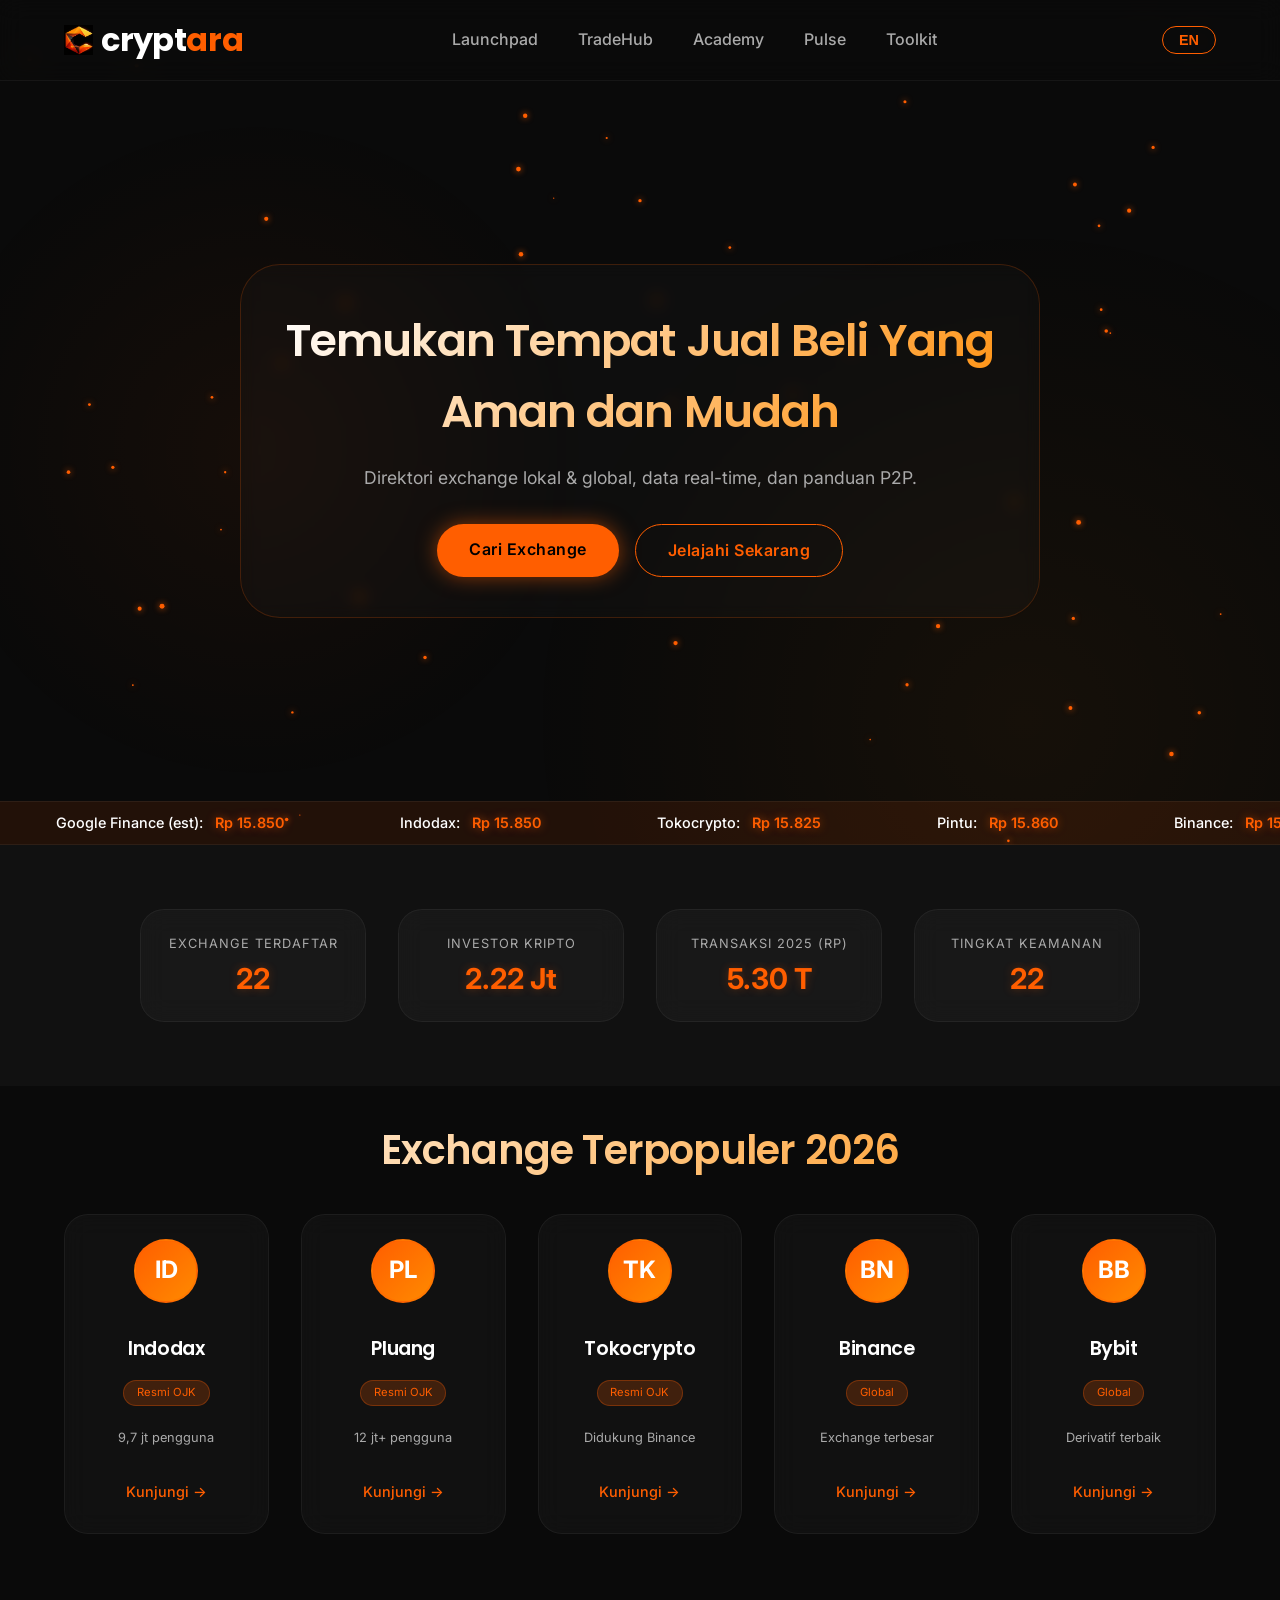
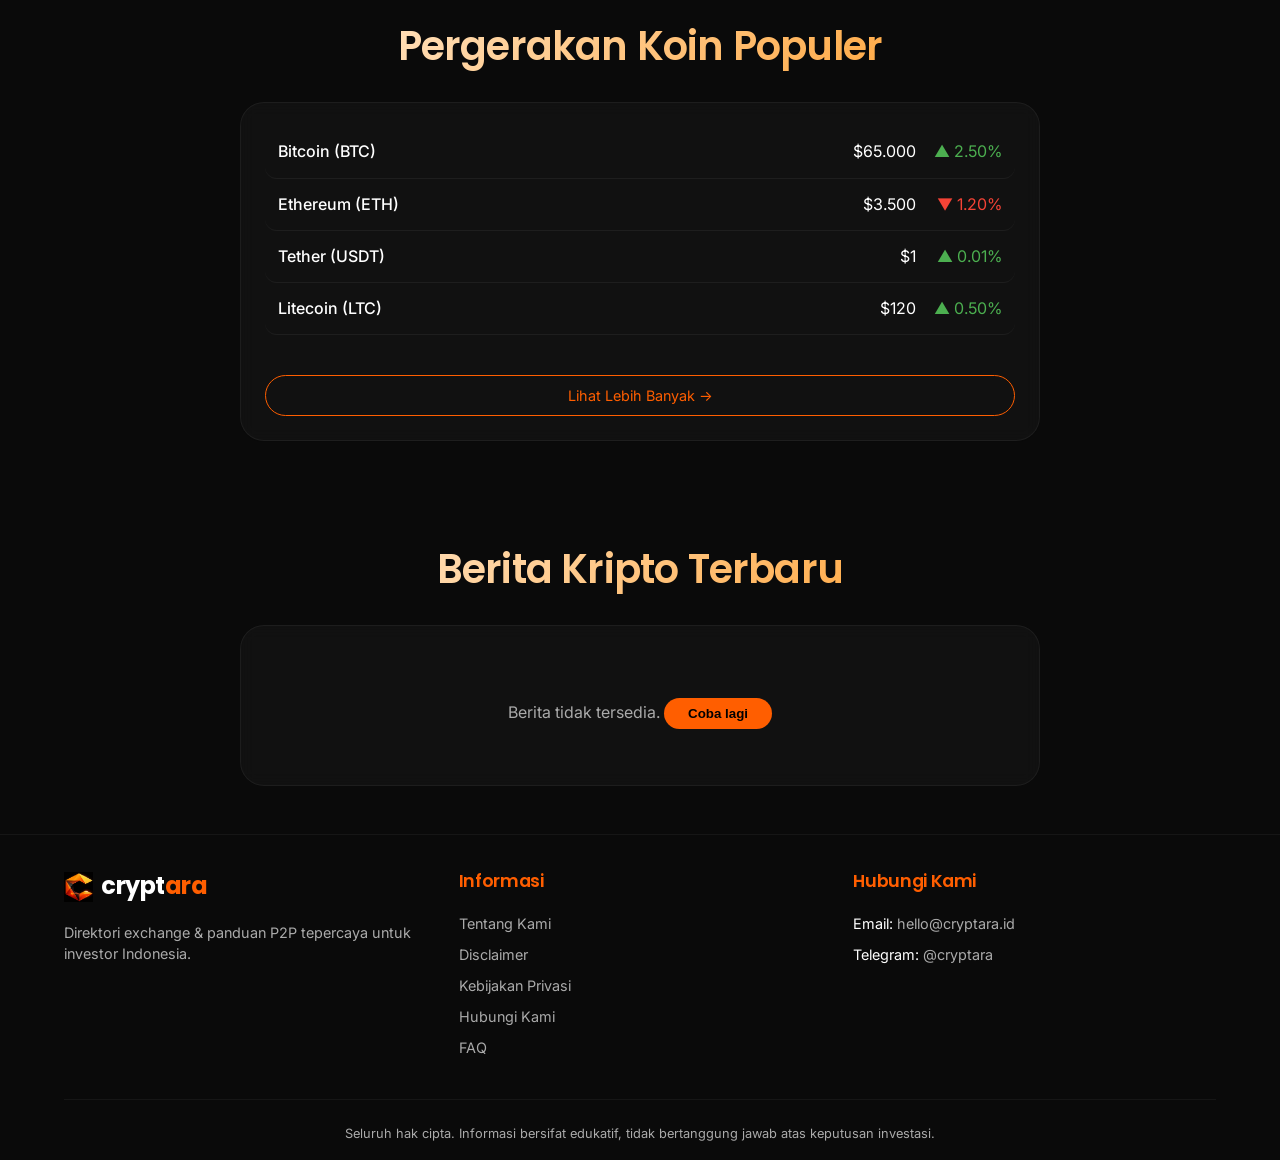
==== commit 28e5206b: "Fix hamburger menu, index.html bugs, add FAQ page, update all footers Agent-Logs-Url: https://github" ====
--- a/index.html
+++ b/index.html
@@ -4,8 +4,10 @@
     <script src="translations.js" defer></script>
     <meta charset="UTF-8">
     <meta name="viewport" content="width=device-width, initial-scale=1.0">
+    <meta name="description" content="Cryptara - Direktori exchange crypto lokal & global terpercaya, data market real-time, panduan P2P USDT, dan tools untuk investor Indonesia.">
     <title>cryptara.id - Direktori Exchange & Panduan P2P USDT</title>
     <link rel="icon" type="image/png" href="images/cryptara-logo-square.png">
+    <link rel="stylesheet" href="base.css">
     <link rel="stylesheet" href="style.css">
     <link href="https://fonts.googleapis.com/css2?family=Inter:wght@400;500;600;700&family=Poppins:wght@600;700&display=swap" rel="stylesheet">
     <style>
@@ -376,6 +378,7 @@
                     <li><a href="disclaimer.html" data-i18n="footer.disclaimer">Disclaimer</a></li>
                     <li><a href="privacy.html" data-i18n="footer.privacy">Kebijakan Privasi</a></li>
                     <li><a href="hubungikami.html" data-i18n="footer.contact">Hubungi Kami</a></li>
+                    <li><a href="faq.html" data-i18n="footer.faq">FAQ</a></li>
                 </ul>
             </div>
             <div class="footer-col">
@@ -392,326 +395,6 @@
     </footer>
 
     <script src="https://cdn.jsdelivr.net/npm/vanilla-tilt@1.8.0/dist/vanilla-tilt.min.js"></script>
-    <script>
-        // ==================== FUNGSI FORMAT ANGKA ====================
-        function formatNumberID(num) {
-            if (num === null || num === undefined) return "0";
-            if (typeof num === 'string') num = parseFloat(num);
-            if (num >= 1e12) return (num / 1e12).toFixed(2) + " T";
-            if (num >= 1e9) return (num / 1e9).toFixed(2) + " M";
-            if (num >= 1e6) {
-                // Tentukan satuan berdasarkan bahasa
-                const unit = (currentLang === 'en') ? " M" : " Jt";
-                return (num / 1e6).toFixed(2) + unit;
-            }
-            return Math.round(num).toString().replace(/\B(?=(\d{3})+(?!\d))/g, ".");
-        }
-        function formatCurrencyUSD(num) {
-            if (num === null || num === undefined) return "$0";
-            return "$" + formatNumberID(num);
-        }
-
-        // ==================== PARTICLE CANVAS ====================
-        function initParticles() {
-            const canvas = document.getElementById('particleCanvas');
-            if (!canvas) return;
-            const ctx = canvas.getContext('2d');
-            let width, height;
-            let particles = [];
-
-            function resize() {
-                width = window.innerWidth;
-                height = window.innerHeight;
-                canvas.width = width;
-                canvas.height = height;
-                initParticlesArray();
-            }
-
-            function initParticlesArray() {
-                particles = [];
-                for (let i = 0; i < 60; i++) {
-                    particles.push({
-                        x: Math.random() * width,
-                        y: Math.random() * height,
-                        vx: (Math.random() - 0.5) * 0.2,
-                        vy: (Math.random() - 0.5) * 0.2,
-                        size: Math.random() * 2 + 0.5,
-                    });
-                }
-            }
-
-            function draw() {
-                ctx.clearRect(0, 0, width, height);
-                ctx.fillStyle = '#FF5E00';
-                ctx.shadowColor = '#FF5E00';
-                ctx.shadowBlur = 6;
-
-                particles.forEach(p => {
-                    ctx.beginPath();
-                    ctx.arc(p.x, p.y, p.size, 0, Math.PI * 2);
-                    ctx.fill();
-                    p.x += p.vx;
-                    p.y += p.vy;
-                    if (p.x < 0) p.x = width;
-                    if (p.x > width) p.x = 0;
-                    if (p.y < 0) p.y = height;
-                    if (p.y > height) p.y = 0;
-                });
-                requestAnimationFrame(draw);
-            }
-
-            resize();
-            window.addEventListener('resize', resize);
-            draw();
-        }
-
-        // ==================== LIVE TICKER ====================
-        async function fetchTickerData() {
-            const tickerWrap = document.getElementById('ticker-wrap');
-            if (!tickerWrap) return;
-
-            async function getKursIdr() {
-                try {
-                    const response = await fetch('https://api.exchangerate-api.com/v4/latest/USD');
-                    const data = await response.json();
-                    return data.rates.IDR || 15800;
-                } catch {
-                    return 15800;
-                }
-            }
-
-            try {
-                const usdResponse = await fetch('https://api.coinlore.net/api/ticker/?id=518');
-                const usdData = await usdResponse.json();
-                const usdtUsd = usdData[0] ? parseFloat(usdData[0].price_usd) : 1;
-                const kurs = await getKursIdr();
-                const usdtIdr = usdtUsd * kurs;
-
-                const exchanges = [
-                    { name: 'Google Finance (est)', price: usdtIdr },
-                    { name: 'Indodax', price: usdtIdr * 1.001 },
-                    { name: 'Tokocrypto', price: usdtIdr * 0.999 },
-                    { name: 'Pintu', price: usdtIdr * 1.002 },
-                    { name: 'Binance', price: usdtIdr * 0.998 },
-                ];
-
-                let html = '';
-                for (let i = 0; i < 2; i++) {
-                    exchanges.forEach((ex) => {
-                        html += `<div class="ticker-item">${ex.name}: <span>Rp ${formatNumberID(Math.round(ex.price))}</span></div>`;
-                    });
-                }
-                tickerWrap.innerHTML = html;
-            } catch (error) {
-                console.warn('Ticker error, fallback statis:', error);
-                tickerWrap.innerHTML = `
-                    <div class="ticker-item">Google Finance (est): <span>Rp 15.850</span></div>
-                    <div class="ticker-item">Indodax: <span>Rp 15.850</span></div>
-                    <div class="ticker-item">Tokocrypto: <span>Rp 15.825</span></div>
-                    <div class="ticker-item">Pintu: <span>Rp 15.860</span></div>
-                    <div class="ticker-item">Binance: <span>Rp 15.805</span></div>
-                `;
-            }
-        }
-
-        // ==================== NEWS API ====================
-        async function fetchNews() {
-            const newsContainer = document.getElementById('news-items');
-            if (!newsContainer) return;
-
-            newsContainer.innerHTML = '<div class="loading">' + t('common.loading') + '</div>';
-
-            const sources = [
-                async () => {
-                    const res = await fetch('https://min-api.cryptocompare.com/data/v2/news/?lang=EN&limit=5');
-                    const data = await res.json();
-                    if (data && data.Data && data.Data.length > 0) return data.Data;
-                    throw new Error('Data CryptoCompare kosong');
-                },
-                async () => {
-                    const res = await fetch('https://cointelegraph.com/rss');
-                    const text = await res.text();
-                    const parser = new DOMParser();
-                    const xml = parser.parseFromString(text, 'text/xml');
-                    const items = xml.querySelectorAll('item');
-                    if (items.length === 0) throw new Error('Cointelegraph RSS kosong');
-                    return Array.from(items).slice(0, 5).map((item) => ({
-                        title: item.querySelector('title').textContent,
-                        url: item.querySelector('link').textContent,
-                        source: 'Cointelegraph',
-                        published_on: new Date(item.querySelector('pubDate').textContent).getTime() / 1000,
-                    }));
-                },
-            ];
-
-            for (const source of sources) {
-                try {
-                    const articles = await source();
-                    if (articles && articles.length > 0) {
-                        displayNews(articles);
-                        return;
-                    }
-                } catch (error) {
-                    console.warn('Sumber berita gagal:', error);
-                }
-            }
-
-            newsContainer.innerHTML = `
-                <div class="loading">
-                    Berita tidak tersedia.
-                    <button onclick="fetchNews()" class="refresh-btn">Coba lagi</button>
-                </div>
-            `;
-        }
-
-        function displayNews(articles) {
-            const container = document.getElementById('news-items');
-            let html = '';
-            articles.slice(0, 5).forEach((item) => {
-                const date = item.published_on
-                    ? new Date(item.published_on * 1000).toLocaleDateString('id-ID', {
-                          day: 'numeric',
-                          month: 'short',
-                          year: 'numeric',
-                      })
-                    : '';
-
-                html += `
-                    <div class="news-card">
-                        <a href="${item.url}" target="_blank">${item.title}</a>
-                        <div class="news-meta">
-                            <span>${item.source}</span>
-                            <span>${date}</span>
-                        </div>
-                    </div>
-                `;
-            });
-            container.innerHTML = html;
-        }
-
-        // ==================== MARKET UPDATE ====================
-        async function fetchMarketData() {
-            const marketContainer = document.getElementById('market-items');
-            if (!marketContainer) return;
-
-            const cached = localStorage.getItem('marketData');
-            const cachedTime = localStorage.getItem('marketDataTime');
-            const now = Date.now();
-
-            if (cached && cachedTime && now - parseInt(cachedTime) < 300000) {
-                displayMarketData(JSON.parse(cached));
-                return;
-            }
-
-            marketContainer.innerHTML = '<div class="loading">' + t('common.loading') + '</div>';
-
-            try {
-                const response = await fetch('https://api.coinlore.net/api/tickers/?start=0&limit=4');
-                const result = await response.json();
-                if (result && result.data && result.data.length > 0) {
-                    localStorage.setItem('marketData', JSON.stringify(result.data));
-                    localStorage.setItem('marketDataTime', now.toString());
-                    displayMarketData(result.data);
-                } else {
-                    throw new Error('Data tidak valid');
-                }
-            } catch (error) {
-                console.error('Gagal memuat market:', error);
-                const oldCache = localStorage.getItem('marketData');
-                if (oldCache) {
-                    displayMarketData(JSON.parse(oldCache));
-                } else {
-                    const dummyData = [
-                        { id: '90', name: 'Bitcoin', symbol: 'BTC', price_usd: '65000', percent_change_24h: '2.5' },
-                        { id: '80', name: 'Ethereum', symbol: 'ETH', price_usd: '3500', percent_change_24h: '-1.2' },
-                        { id: '518', name: 'Tether', symbol: 'USDT', price_usd: '1.00', percent_change_24h: '0.01' },
-                        { id: '2', name: 'Litecoin', symbol: 'LTC', price_usd: '120', percent_change_24h: '0.5' },
-                    ];
-                    displayMarketData(dummyData);
-                }
-            }
-        }
-
-        function displayMarketData(coins) {
-            const container = document.getElementById('market-items');
-            if (!container) return;
-
-            let html = '';
-            const selectedCoins = coins.slice(0, 4);
-            selectedCoins.forEach((coin) => {
-                const price = parseFloat(coin.price_usd) || 0;
-                const change = parseFloat(coin.percent_change_24h) || 0;
-                const changeClass = change >= 0 ? 'market-change' : 'market-change negative';
-                const changeSign = change >= 0 ? '▲' : '▼';
-                html += `
-                    <div class="market-item" onclick="window.location.href='coin.html?id=${coin.id}'">
-                        <span class="market-left">${coin.name} (${coin.symbol})</span>
-                        <div class="market-right">
-                            <span class="market-price">${formatCurrencyUSD(price)}</span>
-                            <span class="${changeClass}">${changeSign} ${Math.abs(change).toFixed(2)}%</span>
-                        </div>
-                    </div>
-                `;
-            });
-            container.innerHTML = html;
-        }
-
-        // ==================== ANIMATED COUNTER ====================
-        function animateCounters() {
-            const counters = document.querySelectorAll('.stat-number[data-target]');
-            const speed = 200;
-
-            counters.forEach((counter) => {
-                const target = parseInt(counter.getAttribute('data-target'));
-                let current = 0;
-                const increment = Math.ceil(target / speed);
-
-                function updateCount() {
-                    current += increment;
-                    if (current >= target) {
-                        counter.innerText = formatNumberID(target);
-                        return;
-                    }
-                    counter.innerText = formatNumberID(current);
-                    requestAnimationFrame(updateCount);
-                }
-
-                const observer = new IntersectionObserver(
-                    (entries) => {
-                        entries.forEach((entry) => {
-                            if (entry.isIntersecting) {
-                                counter.innerText = '0';
-                                updateCount();
-                                observer.unobserve(entry.target);
-                            }
-                        });
-                    },
-                    { threshold: 0.3 }
-                );
-                observer.observe(counter);
-            });
-        }
-
-        // ==================== INIT ====================
-        document.addEventListener('DOMContentLoaded', function() {
-            initParticles();
-            fetchTickerData();
-            setInterval(fetchTickerData, 30000);
-            fetchNews();
-            setInterval(fetchNews, 60000);
-            fetchMarketData();
-            setInterval(fetchMarketData, 60000);
-            animateCounters();
-
-            if (typeof VanillaTilt !== 'undefined') {
-                VanillaTilt.init(document.querySelectorAll('.card'), {
-                    max: 5,
-                    speed: 300,
-                    glare: false,
-                    gyroscope: true,
-                });
-            }
-        });
-    </script>
+    <script src="script.js"></script>
 </body>
 </html>
--- a/base.css
+++ b/base.css
@@ -0,0 +1,315 @@
+/* ===== RESET & VARIABLES ===== */
+:root {
+    --bg-primary: #0A0A0A;
+    --bg-secondary: #111111;
+    --text-primary: #FFFFFF;
+    --text-secondary: #AAAAAA;
+    --accent-orange: #FF5E00;
+    --accent-orange-light: #FF8A00;
+    --glass-bg: rgba(255, 255, 255, 0.03);
+    --glass-border: rgba(255, 255, 255, 0.05);
+    --shadow-glow: 0 0 15px var(--accent-orange);
+    --font-main: 'Inter', sans-serif;
+    --font-display: 'Poppins', sans-serif;
+}
+
+* {
+    margin: 0;
+    padding: 0;
+    box-sizing: border-box;
+}
+
+body {
+    background-color: var(--bg-primary);
+    color: var(--text-primary);
+    font-family: var(--font-main);
+    line-height: 1.6;
+    overflow-x: hidden;
+    position: relative;
+    min-height: 100vh;
+}
+
+/* Background gradient bergerak (lapisan 1) */
+body::before {
+    content: '';
+    position: fixed;
+    top: 0;
+    left: 0;
+    width: 100%;
+    height: 100%;
+    background: radial-gradient(circle at 20% 50%, rgba(255,94,0,0.05) 0%, transparent 30%),
+                radial-gradient(circle at 80% 80%, rgba(255,138,0,0.05) 0%, transparent 40%);
+    pointer-events: none;
+    z-index: -2;
+    animation: moveGradient 20s ease infinite alternate;
+}
+
+@keyframes moveGradient {
+    0% { background-position: 0% 0%; }
+    100% { background-position: 100% 100%; }
+}
+
+/* Particle canvas (lapisan 2) */
+#particleCanvas {
+    position: fixed;
+    top: 0;
+    left: 0;
+    width: 100%;
+    height: 100%;
+    z-index: -1;
+    pointer-events: none;
+}
+
+/* ===== TYPOGRAPHY ===== */
+h1, h2, h3, h4 {
+    font-family: var(--font-display);
+    font-weight: 600;
+    letter-spacing: -0.02em;
+}
+
+h1 { font-size: clamp(2rem, 6vw, 3.5rem); }
+h2 { font-size: clamp(1.8rem, 5vw, 2.5rem); margin-bottom: 2rem; text-align: center; }
+h3 { font-size: 1.3rem; }
+
+/* ===== GLASS CARD (base) ===== */
+.glass-card {
+    background: var(--glass-bg);
+    backdrop-filter: blur(12px);
+    -webkit-backdrop-filter: blur(12px);
+    border: 1px solid var(--glass-border);
+    border-radius: 24px;
+    transition: all 0.3s ease;
+}
+
+.glass-card:hover {
+    border-color: var(--accent-orange);
+    box-shadow: var(--shadow-glow);
+}
+
+/* ===== NAVBAR ===== */
+.navbar {
+    position: sticky;
+    top: 0;
+    z-index: 1000;
+    padding: 1.2rem 5%;
+    display: flex;
+    justify-content: space-between;
+    align-items: center;
+    background: rgba(10, 10, 10, 0.8);
+    backdrop-filter: blur(12px);
+    border-bottom: 1px solid var(--glass-border);
+}
+
+.logo {
+    display: flex;
+    align-items: center;
+    gap: 8px;
+    text-decoration: none;
+    font-family: var(--font-display);
+    font-size: 2rem;
+    font-weight: 700;
+    color: var(--text-primary);
+    letter-spacing: -0.02em;
+}
+
+.logo-img {
+    height: 30px;
+    width: auto;
+    object-fit: contain;
+}
+
+.logo-text {
+    display: inline-block;
+    line-height: 1;
+}
+
+.logo-text span {
+    color: var(--accent-orange);
+    letter-spacing: normal;
+    word-spacing: normal;
+}
+
+.nav-links {
+    display: flex;
+    gap: 2.5rem;
+}
+
+.nav-links a {
+    text-decoration: none;
+    color: var(--text-secondary);
+    font-weight: 500;
+    transition: color 0.3s;
+    position: relative;
+    padding: 0.5rem 0;
+}
+
+.nav-links a::after {
+    content: '';
+    position: absolute;
+    bottom: 0;
+    left: 0;
+    width: 0;
+    height: 2px;
+    background: var(--accent-orange);
+    transition: width 0.3s ease;
+    box-shadow: 0 0 8px var(--accent-orange);
+}
+
+.nav-links a:hover {
+    color: var(--text-primary);
+}
+
+.nav-links a:hover::after {
+    width: 100%;
+}
+
+.lang-btn {
+    margin-left: 1rem;
+    padding: 0.3rem 1rem;
+    border-radius: 30px;
+    background: transparent;
+    border: 1px solid var(--accent-orange);
+    color: var(--accent-orange);
+    font-size: 0.9rem;
+    font-weight: 600;
+    cursor: pointer;
+    transition: 0.3s;
+}
+
+.lang-btn:hover {
+    background: var(--accent-orange);
+    color: black;
+    box-shadow: var(--shadow-glow);
+}
+
+.hamburger {
+    display: none;
+}
+
+/* ===== FOOTER ===== */
+footer {
+    background: var(--bg-primary);
+    padding: 2rem 5% 1rem;
+    border-top: 1px solid var(--glass-border);
+    font-size: 0.9rem;
+}
+
+.footer-container {
+    display: grid;
+    grid-template-columns: repeat(3, 1fr);
+    gap: 2rem;
+    max-width: 1200px;
+    margin: 0 auto;
+    padding-bottom: 2rem;
+}
+
+.footer-col h4 {
+    font-family: var(--font-display);
+    font-size: 1.1rem;
+    margin-bottom: 1rem;
+    color: var(--accent-orange);
+}
+
+.footer-col ul {
+    list-style: none;
+    padding: 0;
+}
+
+.footer-col ul li {
+    margin-bottom: 0.5rem;
+}
+
+.footer-col ul li a {
+    color: var(--text-secondary);
+    text-decoration: none;
+    transition: color 0.2s;
+}
+
+.footer-col ul li a:hover {
+    color: var(--accent-orange);
+}
+
+.footer-logo {
+    display: flex;
+    align-items: center;
+    gap: 8px;
+    text-decoration: none;
+    margin-bottom: 1rem;
+}
+
+.footer-logo-img {
+    height: 30px;
+    width: auto;
+}
+
+.footer-logo-text {
+    font-family: var(--font-display);
+    font-size: 1.5rem;
+    font-weight: 700;
+    color: var(--text-primary);
+    letter-spacing: -0.02em;
+}
+
+.footer-logo-text span {
+    color: var(--accent-orange);
+}
+
+.footer-tagline {
+    color: var(--text-secondary);
+    line-height: 1.5;
+}
+
+.footer-bottom {
+    text-align: center;
+    padding-top: 1.5rem;
+    border-top: 1px solid var(--glass-border);
+    color: var(--text-secondary);
+    font-size: 0.8rem;
+}
+
+/* ===== RESPONSIVE (umum) ===== */
+@media (max-width: 768px) {
+    .nav-links {
+        display: none;
+        position: absolute;
+        top: 100%;
+        left: 0;
+        right: 0;
+        background: rgba(10, 10, 10, 0.97);
+        backdrop-filter: blur(12px);
+        border-bottom: 1px solid var(--glass-border);
+        flex-direction: column;
+        align-items: flex-start;
+        gap: 0;
+        padding: 0.5rem 0;
+        z-index: 999;
+    }
+    .nav-links.active {
+        display: flex;
+    }
+    .nav-links a {
+        padding: 0.8rem 5%;
+        width: 100%;
+        border-bottom: 1px solid var(--glass-border);
+    }
+    .nav-links a:last-child {
+        border-bottom: none;
+    }
+    .hamburger {
+        display: block;
+        color: var(--text-primary);
+        font-size: 1.5rem;
+        cursor: pointer;
+        user-select: none;
+        background: none;
+        border: none;
+        padding: 0.3rem;
+    }
+    .navbar {
+        position: sticky;
+    }
+    .footer-container {
+        grid-template-columns: 1fr;
+        gap: 1.5rem;
+    }
+}
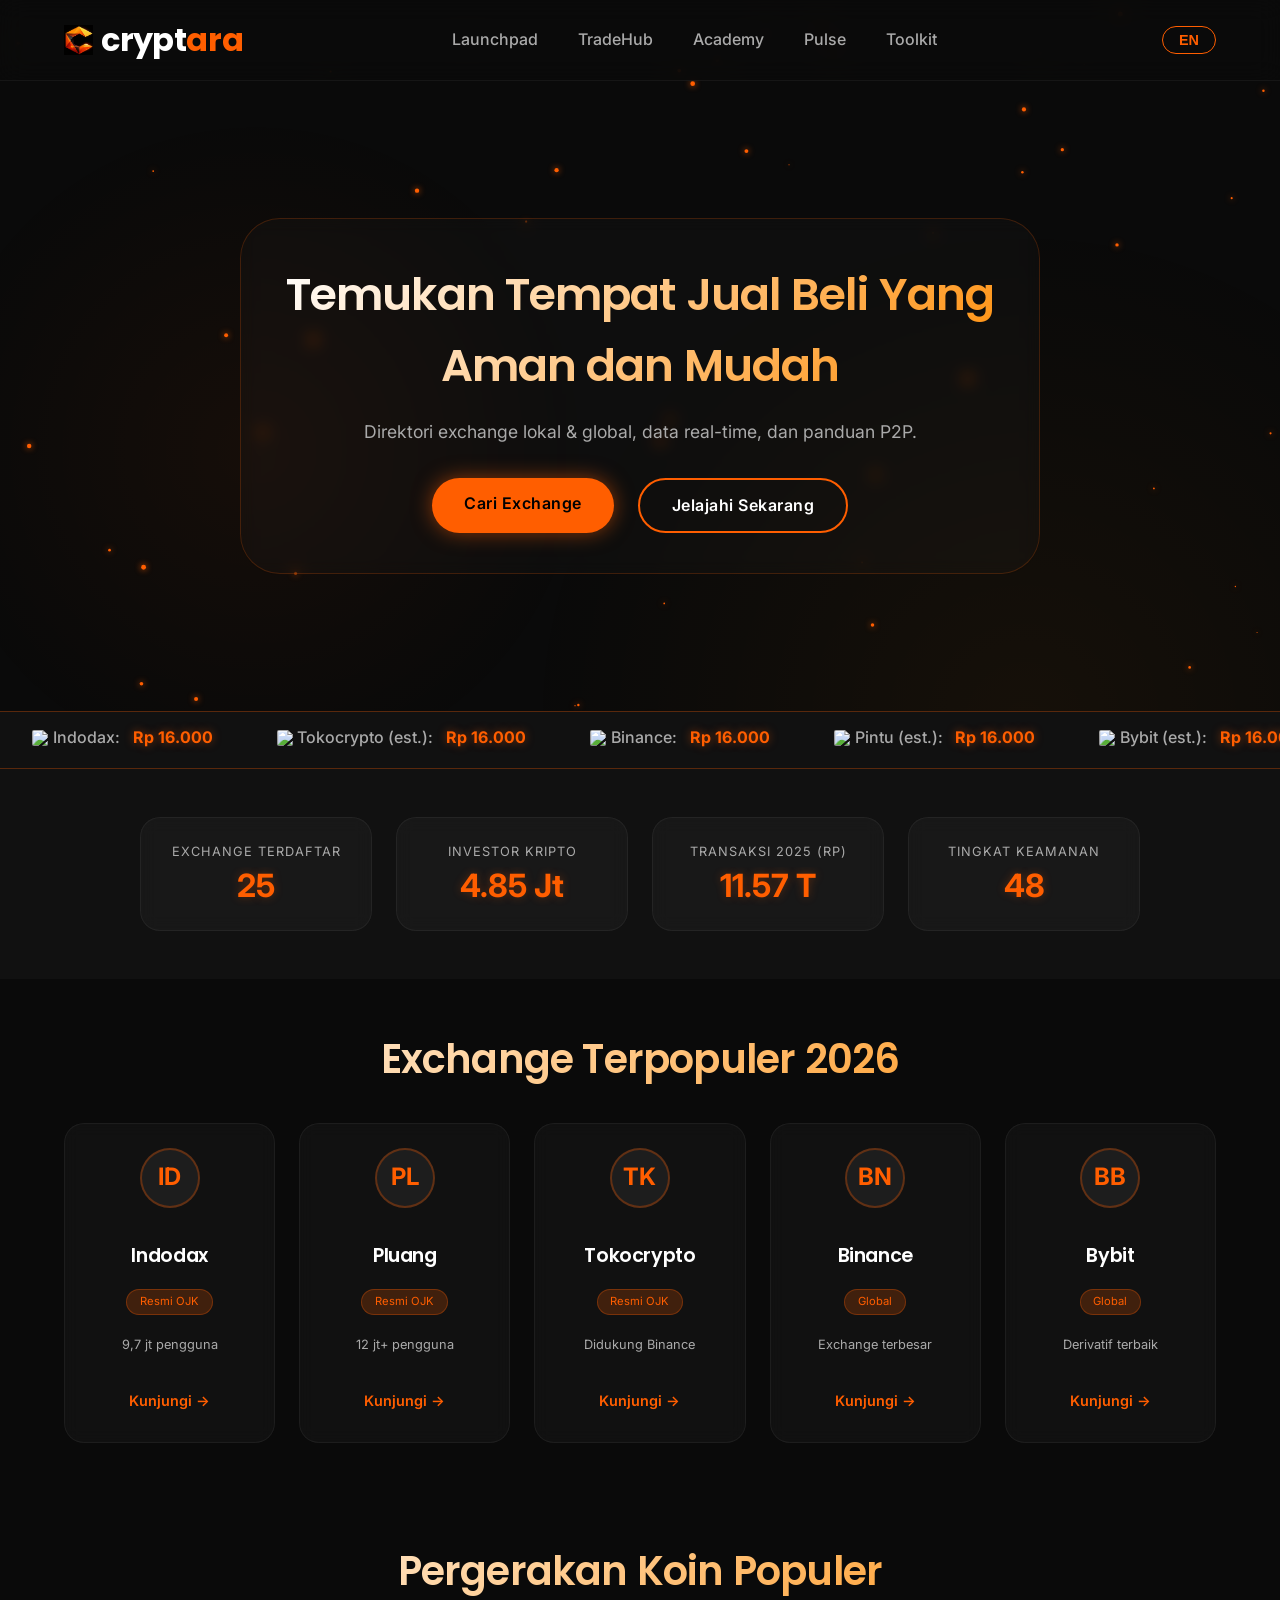
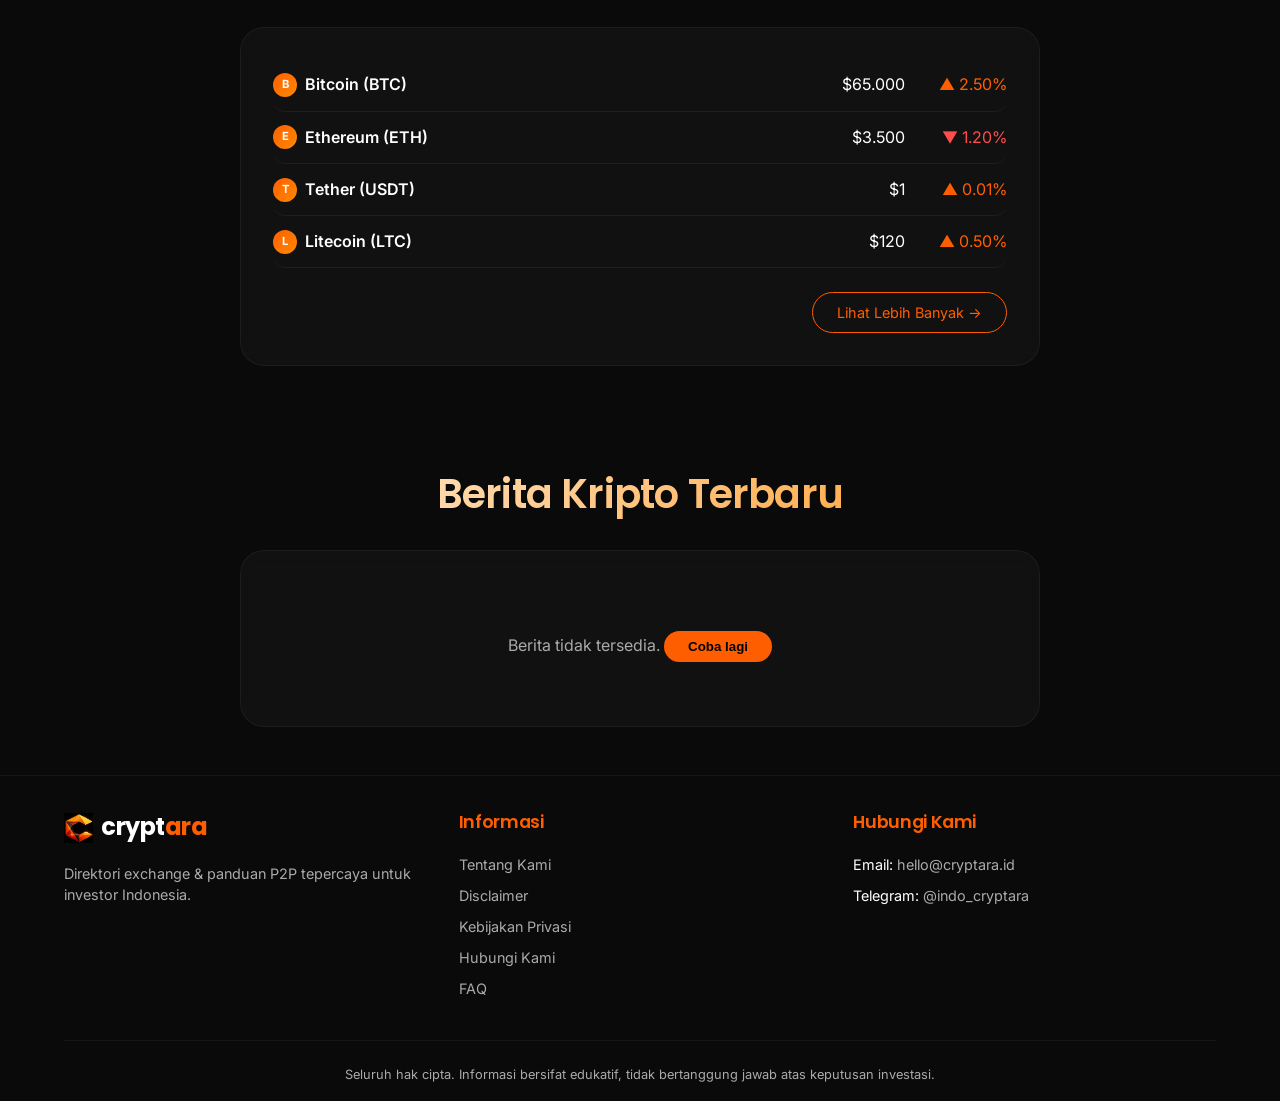
==== commit b6211c87: "Fix 5 bugs: real USDT prices, logo ticker, translate toggle, Telegram link, smooth scroll Agent-Logs" ====
--- a/index.html
+++ b/index.html
@@ -10,226 +10,6 @@
     <link rel="stylesheet" href="base.css">
     <link rel="stylesheet" href="style.css">
     <link href="https://fonts.googleapis.com/css2?family=Inter:wght@400;500;600;700&family=Poppins:wght@600;700&display=swap" rel="stylesheet">
-    <style>
-        /* ===== gaya dasar (tidak berubah) ===== */
-        .hero {
-            position: relative;
-            min-height: 80vh;
-            display: flex;
-            align-items: center;
-            justify-content: center;
-            text-align: center;
-            padding: 2rem;
-        }
-        .hero-content {
-            max-width: 800px;
-            margin: 0 auto;
-        }
-        .cta-buttons {
-            display: flex;
-            gap: 1rem;
-            justify-content: center;
-            margin-top: 2rem;
-        }
-        .btn {
-            padding: 0.8rem 2rem;
-            border-radius: 40px;
-            font-weight: 600;
-            text-decoration: none;
-            transition: 0.3s;
-        }
-        .btn-primary {
-            background: var(--accent-orange);
-            color: black;
-        }
-        .btn-primary:hover {
-            background: var(--accent-orange-light);
-            box-shadow: var(--shadow-glow);
-        }
-        .btn-secondary {
-            border: 1px solid var(--accent-orange);
-            color: var(--accent-orange);
-        }
-        .btn-secondary:hover {
-            background: var(--accent-orange);
-            color: black;
-        }
-        .ticker-container {
-            background: rgba(255,94,0,0.1);
-            border-top: 1px solid var(--glass-border);
-            border-bottom: 1px solid var(--glass-border);
-            padding: 0.5rem 0;
-            overflow: hidden;
-            white-space: nowrap;
-        }
-        .ticker-wrap {
-            display: inline-block;
-            animation: ticker 30s linear infinite;
-        }
-        .ticker-item {
-            display: inline-block;
-            margin: 0 1.5rem;
-            font-size: 0.9rem;
-            color: var(--text-primary);
-        }
-        .ticker-item span {
-            color: var(--accent-orange);
-            font-weight: 600;
-        }
-        @keyframes ticker {
-            0% { transform: translateX(0); }
-            100% { transform: translateX(-50%); }
-        }
-        .statistics {
-            padding: 4rem 5%;
-        }
-        .stat-grid {
-            display: grid;
-            grid-template-columns: repeat(4, 1fr);
-            gap: 2rem;
-            max-width: 1000px;
-            margin: 0 auto;
-        }
-        .stat-card {
-            background: var(--glass-bg);
-            backdrop-filter: blur(12px);
-            border: 1px solid var(--glass-border);
-            border-radius: 24px;
-            padding: 1.5rem;
-            text-align: center;
-        }
-        .stat-label {
-            color: var(--text-secondary);
-            font-size: 0.8rem;
-            margin-bottom: 0.5rem;
-        }
-        .stat-number {
-            font-size: 1.8rem;
-            font-weight: 700;
-            color: var(--accent-orange);
-        }
-        .exchange-grid {
-            padding: 2rem 5%;
-        }
-        /* Grid 5 kolom, tanpa scroll horizontal */
-        .grid-container {
-            display: grid;
-            grid-template-columns: repeat(5, 1fr);
-            gap: 2rem;
-            margin-top: 2rem;
-        }
-        .card {
-            background: var(--glass-bg);
-            backdrop-filter: blur(12px);
-            border: 1px solid var(--glass-border);
-            border-radius: 24px;
-            padding: 1.5rem;
-            text-align: center;
-            transition: 0.3s;
-        }
-        .card:hover {
-            border-color: var(--accent-orange);
-            transform: translateY(-5px);
-        }
-        .card-logo-img {
-            width: 64px;
-            height: 64px;
-            object-fit: contain;
-            margin-bottom: 1rem;
-        }
-        .card-logo-fallback {
-            width: 64px;
-            height: 64px;
-            background: linear-gradient(135deg, var(--accent-orange), var(--accent-orange-light));
-            border-radius: 50%;
-            display: flex;
-            align-items: center;
-            justify-content: center;
-            font-size: 1.5rem;
-            font-weight: bold;
-            color: white;
-            margin: 0 auto 1rem auto;
-        }
-        .card-badge {
-            display: inline-block;
-            background: rgba(255,94,0,0.2);
-            color: var(--accent-orange);
-            padding: 0.2rem 0.8rem;
-            border-radius: 20px;
-            font-size: 0.7rem;
-            margin-bottom: 0.5rem;
-        }
-        .card-link {
-            color: var(--accent-orange);
-            text-decoration: none;
-            font-weight: 500;
-        }
-        .market-section {
-            padding: 3rem 5%;
-        }
-        .market-container {
-            max-width: 800px;
-            margin: 0 auto;
-            padding: 1.5rem;
-        }
-        .market-item {
-            display: flex;
-            justify-content: space-between;
-            align-items: center;
-            padding: 0.8rem;
-            border-bottom: 1px solid var(--glass-border);
-            cursor: pointer;
-        }
-        .market-item:hover {
-            background: rgba(255,94,0,0.05);
-        }
-        .market-left {
-            font-weight: 500;
-        }
-        .market-right {
-            display: flex;
-            gap: 1rem;
-            align-items: center;
-        }
-        .market-change {
-            color: #4caf50;
-        }
-        .market-change.negative {
-            color: #f44336;
-        }
-        .btn-more {
-            display: inline-block;
-            margin-top: 1rem;
-            text-align: center;
-            width: 100%;
-            padding: 0.5rem;
-            background: transparent;
-            border: 1px solid var(--accent-orange);
-            border-radius: 30px;
-            color: var(--accent-orange);
-            text-decoration: none;
-            transition: 0.2s;
-        }
-        .btn-more:hover {
-            background: var(--accent-orange);
-            color: black;
-        }
-        @media (max-width: 1000px) {
-            .grid-container {
-                grid-template-columns: repeat(2, 1fr);
-            }
-        }
-        @media (max-width: 600px) {
-            .grid-container {
-                grid-template-columns: 1fr;
-            }
-        }
-        @media (max-width: 768px) {
-            .stat-grid {
-                grid-template-columns: repeat(2, 1fr);
-            }
-        }
-    </style>
 </head>
 <body>
     <canvas id="particleCanvas"></canvas>
@@ -385,7 +165,7 @@
                 <h4 data-i18n="footer.contact">Kontak</h4>
                 <ul>
                     <li>Email: <a href="mailto:hello@cryptara.id">hello@cryptara.id</a></li>
-                    <li>Telegram: <a href="https://t.me/cryptara">@cryptara</a></li>
+                    <li>Telegram: <a href="https://t.me/indo_cryptara">@indo_cryptara</a></li>
                 </ul>
             </div>
         </div>
--- a/base.css
+++ b/base.css
@@ -11,6 +11,10 @@
     --shadow-glow: 0 0 15px var(--accent-orange);
     --font-main: 'Inter', sans-serif;
     --font-display: 'Poppins', sans-serif;
+}
+
+html {
+    scroll-behavior: smooth;
 }
 
 * {
--- a/style.css
+++ b/style.css
@@ -300,11 +300,21 @@
 }
 
 .ticker-item {
-    display: inline-block;
+    display: inline-flex;
+    align-items: center;
+    gap: 0.3rem;
     padding: 0 2rem;
     font-family: var(--font-main);
     font-weight: 500;
     color: var(--text-secondary);
+}
+
+.ticker-logo {
+    width: 16px;
+    height: 16px;
+    vertical-align: middle;
+    border-radius: 2px;
+    flex-shrink: 0;
 }
 
 .ticker-item span {
@@ -554,6 +564,36 @@
 
 .market-change.negative {
     color: #ff4d4d;
+}
+
+.market-left {
+    display: flex;
+    align-items: center;
+}
+
+.market-coin-logo {
+    width: 24px;
+    height: 24px;
+    vertical-align: middle;
+    margin-right: 8px;
+    border-radius: 50%;
+    flex-shrink: 0;
+}
+
+.market-coin-fallback {
+    width: 24px;
+    height: 24px;
+    background: linear-gradient(135deg, var(--accent-orange), var(--accent-orange-light));
+    border-radius: 50%;
+    display: inline-flex;
+    align-items: center;
+    justify-content: center;
+    font-size: 0.7rem;
+    font-weight: bold;
+    color: white;
+    margin-right: 8px;
+    vertical-align: middle;
+    flex-shrink: 0;
 }
 
 .market-more {
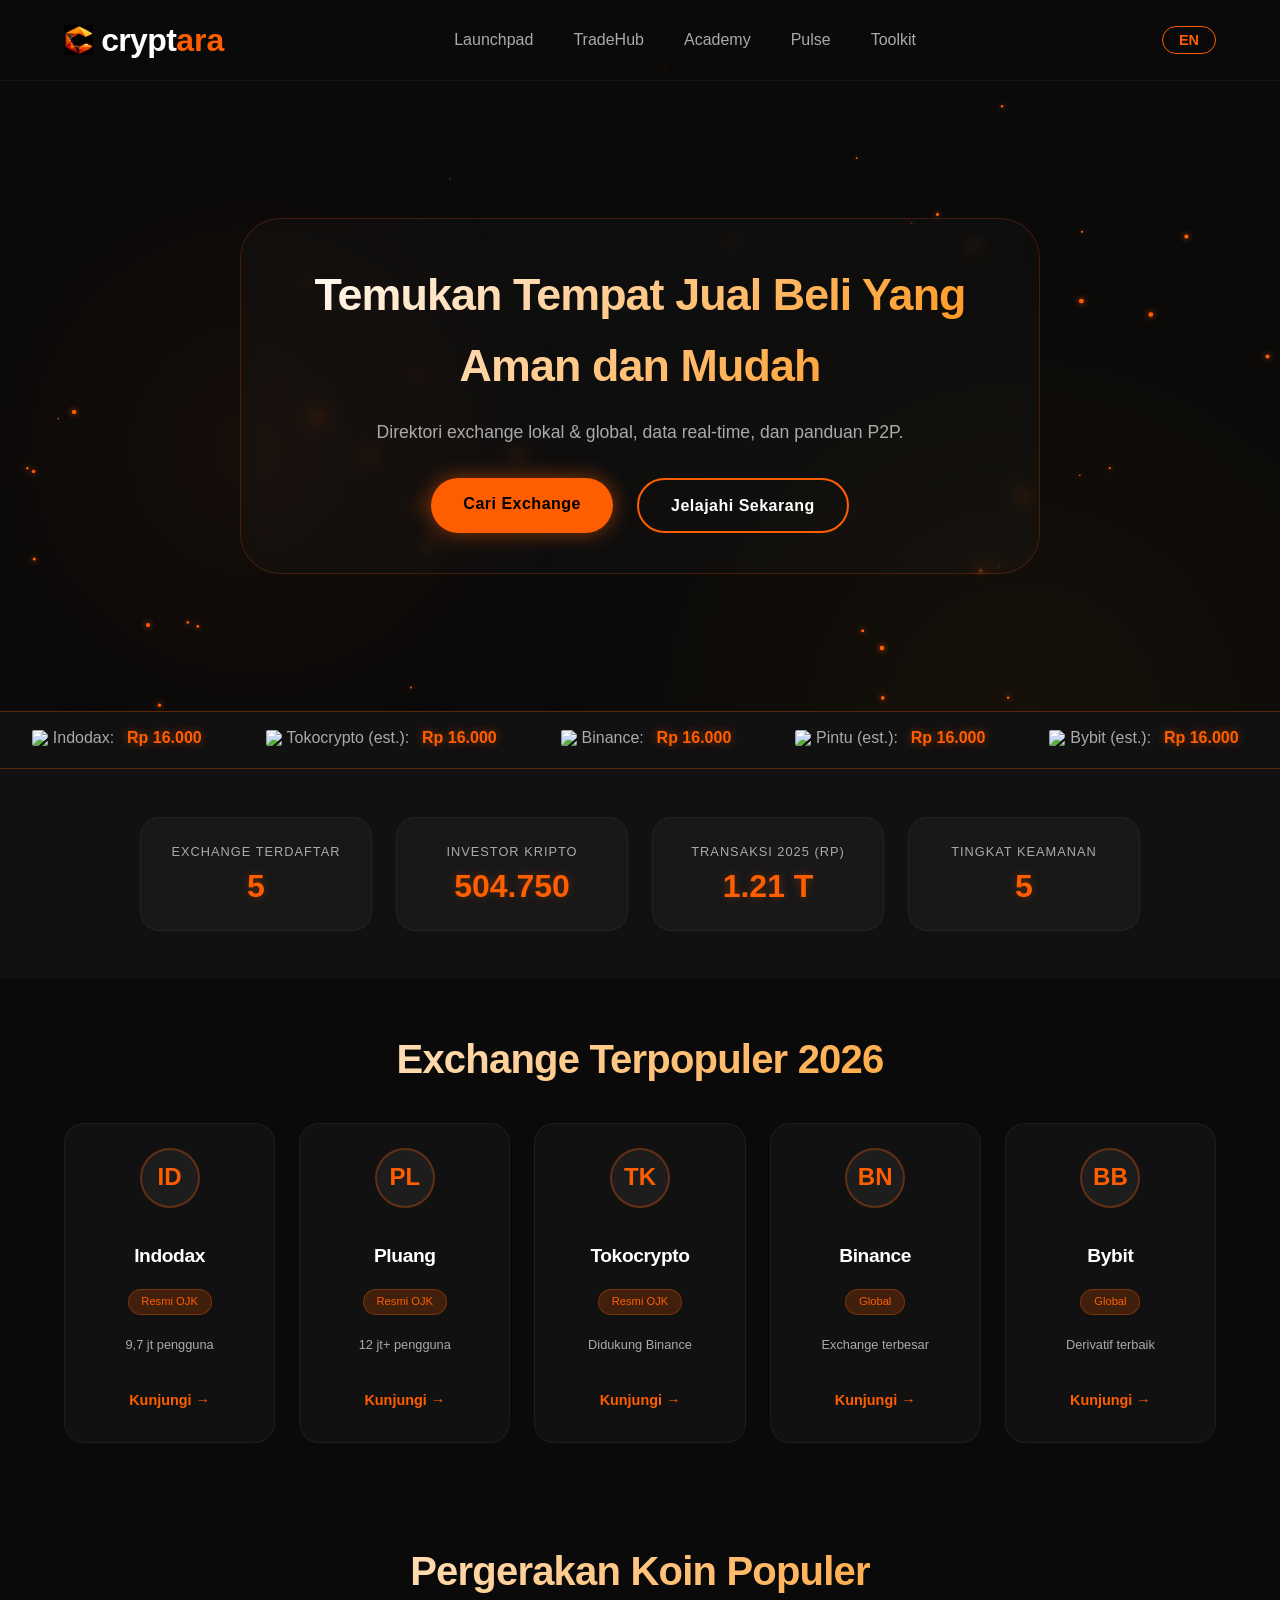
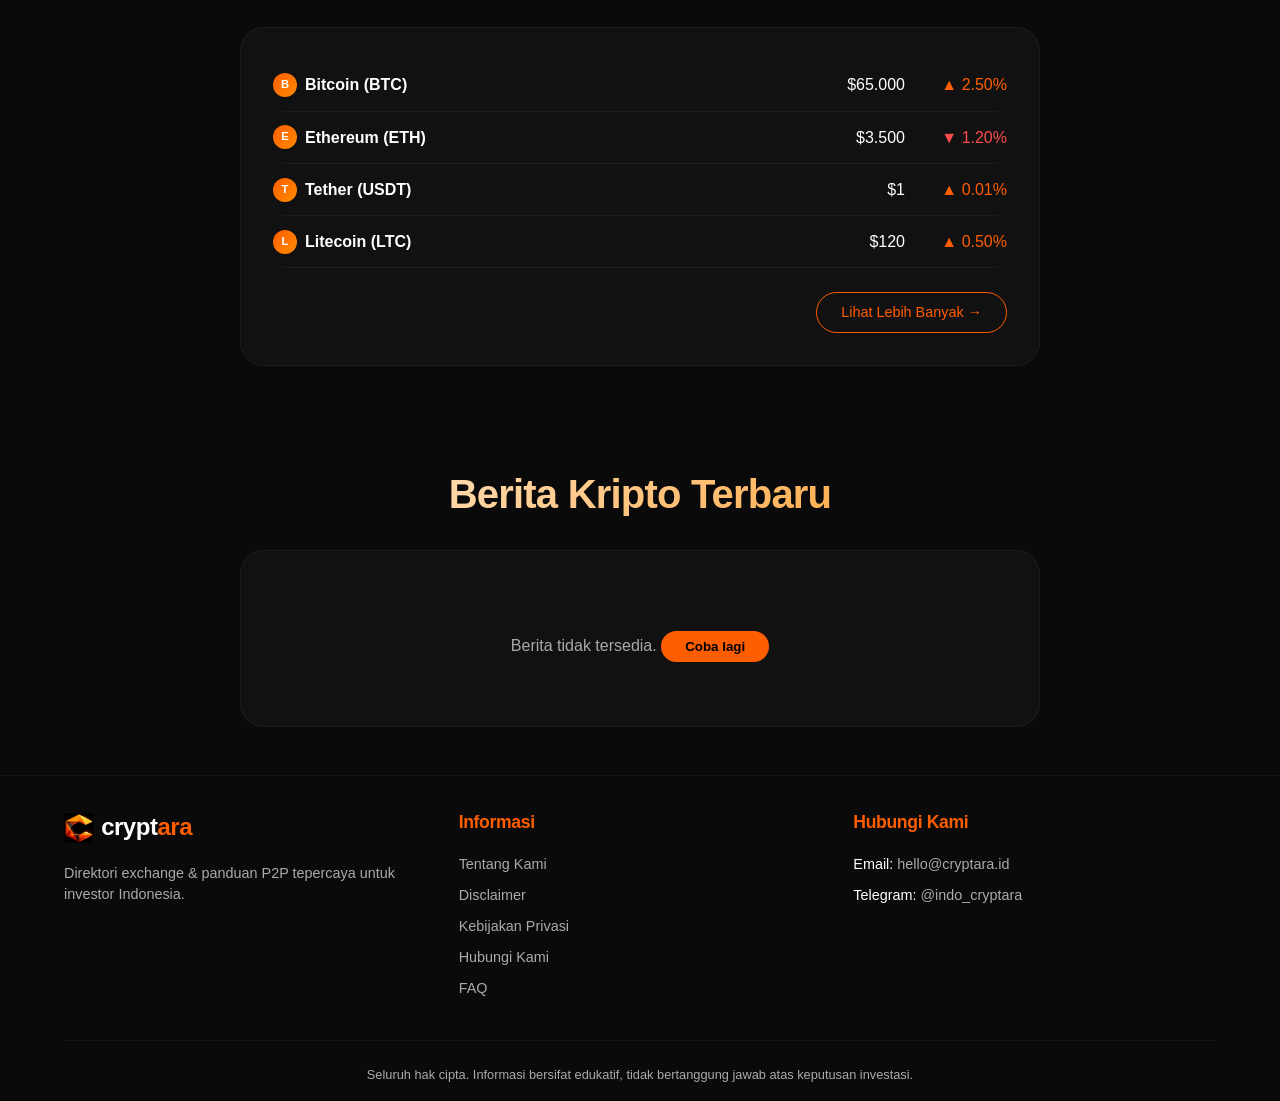
==== commit 64f43ee8: "Fix bilingual number format, i18n exchange cards, CORS errors, anti-scraping, and centered hamburger" ====
--- a/index.html
+++ b/index.html
@@ -5,6 +5,7 @@
     <meta charset="UTF-8">
     <meta name="viewport" content="width=device-width, initial-scale=1.0">
     <meta name="description" content="Cryptara - Direktori exchange crypto lokal & global terpercaya, data market real-time, panduan P2P USDT, dan tools untuk investor Indonesia.">
+    <meta http-equiv="Content-Security-Policy" content="default-src 'self'; script-src 'self' 'unsafe-inline' https://cdn.jsdelivr.net https://fonts.googleapis.com; style-src 'self' 'unsafe-inline' https://fonts.googleapis.com https://fonts.gstatic.com; font-src https://fonts.gstatic.com; img-src 'self' data: https://www.google.com https://assets.coingecko.com; connect-src 'self' https://api.allorigins.win https://api.binance.com https://api.exchangerate-api.com https://min-api.cryptocompare.com https://api.coinlore.net https://api.coingecko.com; frame-ancestors 'none';">
     <title>cryptara.id - Direktori Exchange & Panduan P2P USDT</title>
     <link rel="icon" type="image/png" href="images/cryptara-logo-square.png">
     <link rel="stylesheet" href="base.css">
@@ -77,8 +78,8 @@
                 <div class="card-logo-fallback" style="display: none;">ID</div>
                 <h3>Indodax</h3>
                 <div class="card-badge" data-i18n="exchange.badgeOJK">Resmi OJK</div>
-                <p>9,7 jt pengguna</p>
-                <a href="https://indodax.com" target="_blank" class="card-link">Kunjungi →</a>
+                <p data-i18n="popular.indodaxDesc">9,7 jt pengguna</p>
+                <a href="https://indodax.com" target="_blank" class="card-link" data-i18n="popular.visitBtn">Kunjungi →</a>
             </div>
             <!-- Pluang -->
             <div class="card">
@@ -86,8 +87,8 @@
                 <div class="card-logo-fallback" style="display: none;">PL</div>
                 <h3>Pluang</h3>
                 <div class="card-badge" data-i18n="exchange.badgeOJK">Resmi OJK</div>
-                <p>12 jt+ pengguna</p>
-                <a href="https://pluang.com" target="_blank" class="card-link">Kunjungi →</a>
+                <p data-i18n="popular.pluangDesc">12 jt+ pengguna</p>
+                <a href="https://pluang.com" target="_blank" class="card-link" data-i18n="popular.visitBtn">Kunjungi →</a>
             </div>
             <!-- Tokocrypto -->
             <div class="card">
@@ -95,8 +96,8 @@
                 <div class="card-logo-fallback" style="display: none;">TK</div>
                 <h3>Tokocrypto</h3>
                 <div class="card-badge" data-i18n="exchange.badgeOJK">Resmi OJK</div>
-                <p>Didukung Binance</p>
-                <a href="https://tokocrypto.com" target="_blank" class="card-link">Kunjungi →</a>
+                <p data-i18n="popular.tokocryptoDesc">Didukung Binance</p>
+                <a href="https://tokocrypto.com" target="_blank" class="card-link" data-i18n="popular.visitBtn">Kunjungi →</a>
             </div>
             <!-- Binance -->
             <div class="card">
@@ -104,8 +105,8 @@
                 <div class="card-logo-fallback" style="display: none;">BN</div>
                 <h3>Binance</h3>
                 <div class="card-badge" data-i18n="exchange.badgeGlobal">Global</div>
-                <p>Exchange terbesar</p>
-                <a href="https://binance.com" target="_blank" class="card-link">Kunjungi →</a>
+                <p data-i18n="popular.binanceDesc">Exchange terbesar</p>
+                <a href="https://binance.com" target="_blank" class="card-link" data-i18n="popular.visitBtn">Kunjungi →</a>
             </div>
             <!-- Bybit -->
             <div class="card">
@@ -113,8 +114,8 @@
                 <div class="card-logo-fallback" style="display: none;">BB</div>
                 <h3>Bybit</h3>
                 <div class="card-badge" data-i18n="exchange.badgeGlobal">Global</div>
-                <p>Derivatif terbaik</p>
-                <a href="https://bybit.com" target="_blank" class="card-link">Kunjungi →</a>
+                <p data-i18n="popular.bybitDesc">Derivatif terbaik</p>
+                <a href="https://bybit.com" target="_blank" class="card-link" data-i18n="popular.visitBtn">Kunjungi →</a>
             </div>
         </div>
     </section>
--- a/base.css
+++ b/base.css
@@ -283,18 +283,24 @@
         backdrop-filter: blur(12px);
         border-bottom: 1px solid var(--glass-border);
         flex-direction: column;
-        align-items: flex-start;
+        align-items: center;
         gap: 0;
-        padding: 0.5rem 0;
+        padding: 1rem 0;
         z-index: 999;
     }
     .nav-links.active {
         display: flex;
     }
     .nav-links a {
-        padding: 0.8rem 5%;
+        padding: 0.8rem 2rem;
         width: 100%;
+        text-align: center;
         border-bottom: 1px solid var(--glass-border);
+        transition: background 0.2s, color 0.2s;
+    }
+    .nav-links a:hover {
+        background: rgba(255, 94, 0, 0.1);
+        color: var(--accent-orange);
     }
     .nav-links a:last-child {
         border-bottom: none;
--- a/style.css
+++ b/style.css
@@ -847,6 +847,10 @@
     .nav-links {
         display: none;
     }
+    .nav-links a:hover {
+        background: rgba(255, 94, 0, 0.1);
+        color: var(--accent-orange);
+    }
     .hamburger {
         display: block;
         color: var(--text-primary);
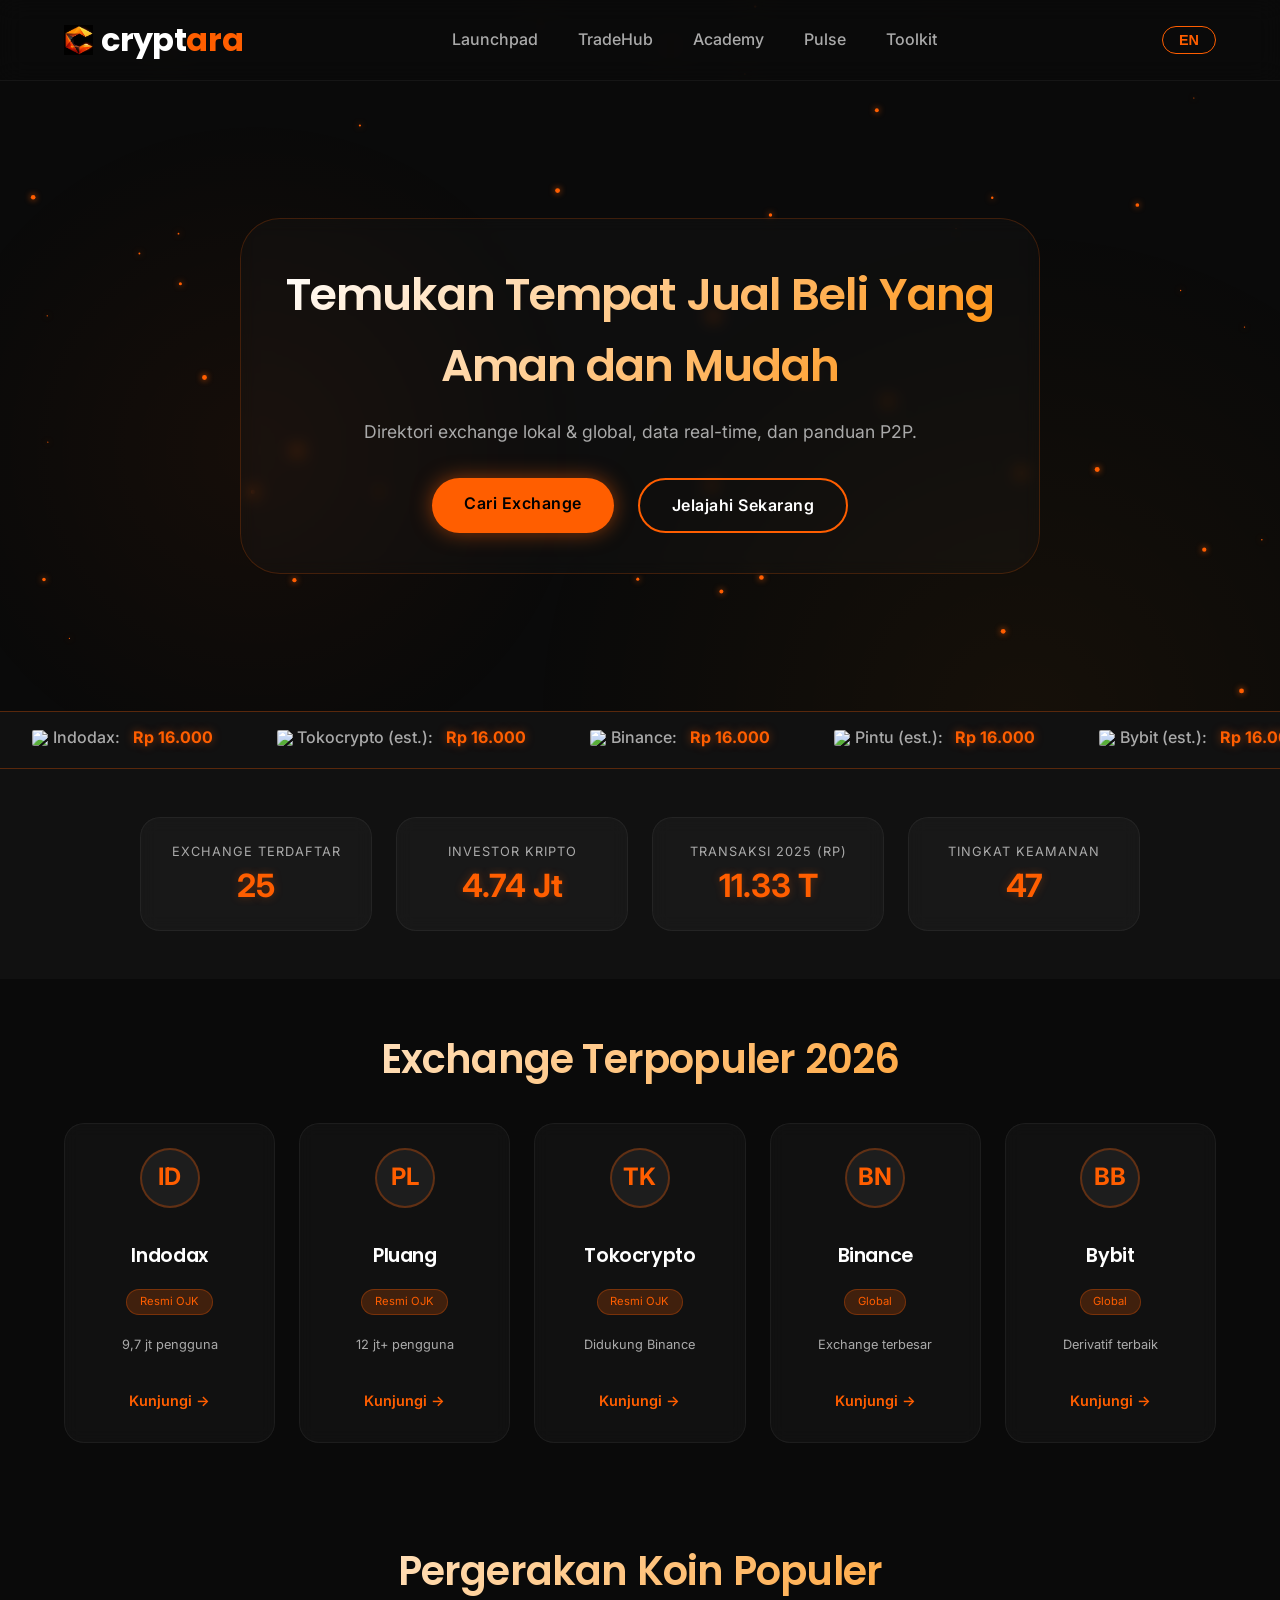
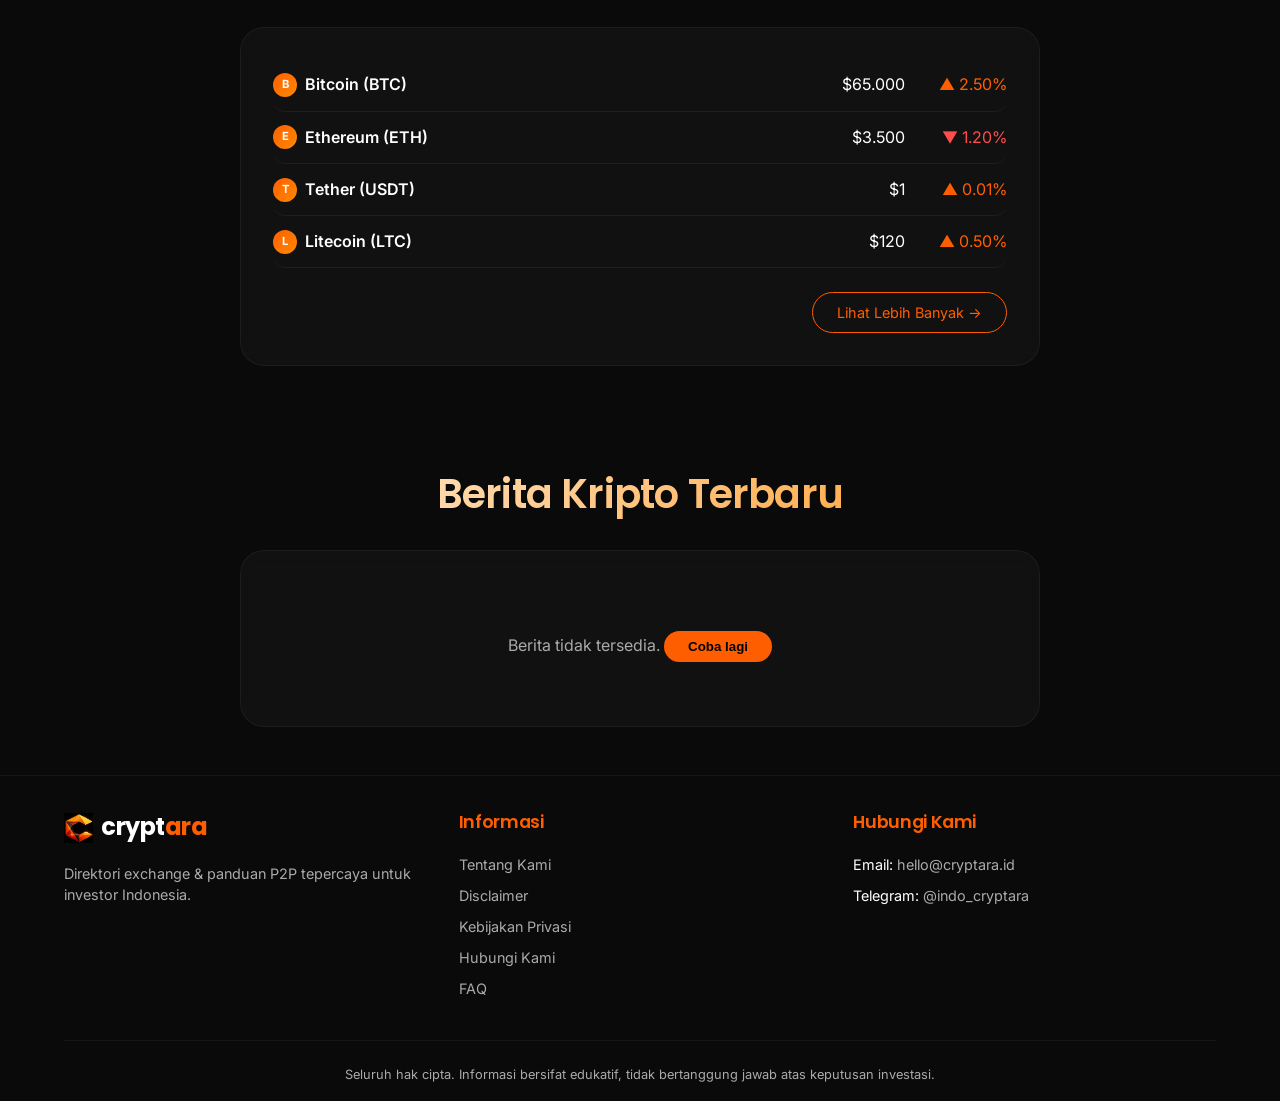
==== commit 696a1c9e: "Fix broken logos (remove CSP) + enhance Launchpad with stats, filters, search, progress rings Agent-" ====
--- a/index.html
+++ b/index.html
@@ -5,7 +5,6 @@
     <meta charset="UTF-8">
     <meta name="viewport" content="width=device-width, initial-scale=1.0">
     <meta name="description" content="Cryptara - Direktori exchange crypto lokal & global terpercaya, data market real-time, panduan P2P USDT, dan tools untuk investor Indonesia.">
-    <meta http-equiv="Content-Security-Policy" content="default-src 'self'; script-src 'self' 'unsafe-inline' https://cdn.jsdelivr.net https://fonts.googleapis.com; style-src 'self' 'unsafe-inline' https://fonts.googleapis.com https://fonts.gstatic.com; font-src https://fonts.gstatic.com; img-src 'self' data: https://www.google.com https://assets.coingecko.com; connect-src 'self' https://api.allorigins.win https://api.binance.com https://api.exchangerate-api.com https://min-api.cryptocompare.com https://api.coinlore.net https://api.coingecko.com; frame-ancestors 'none';">
     <title>cryptara.id - Direktori Exchange & Panduan P2P USDT</title>
     <link rel="icon" type="image/png" href="images/cryptara-logo-square.png">
     <link rel="stylesheet" href="base.css">
